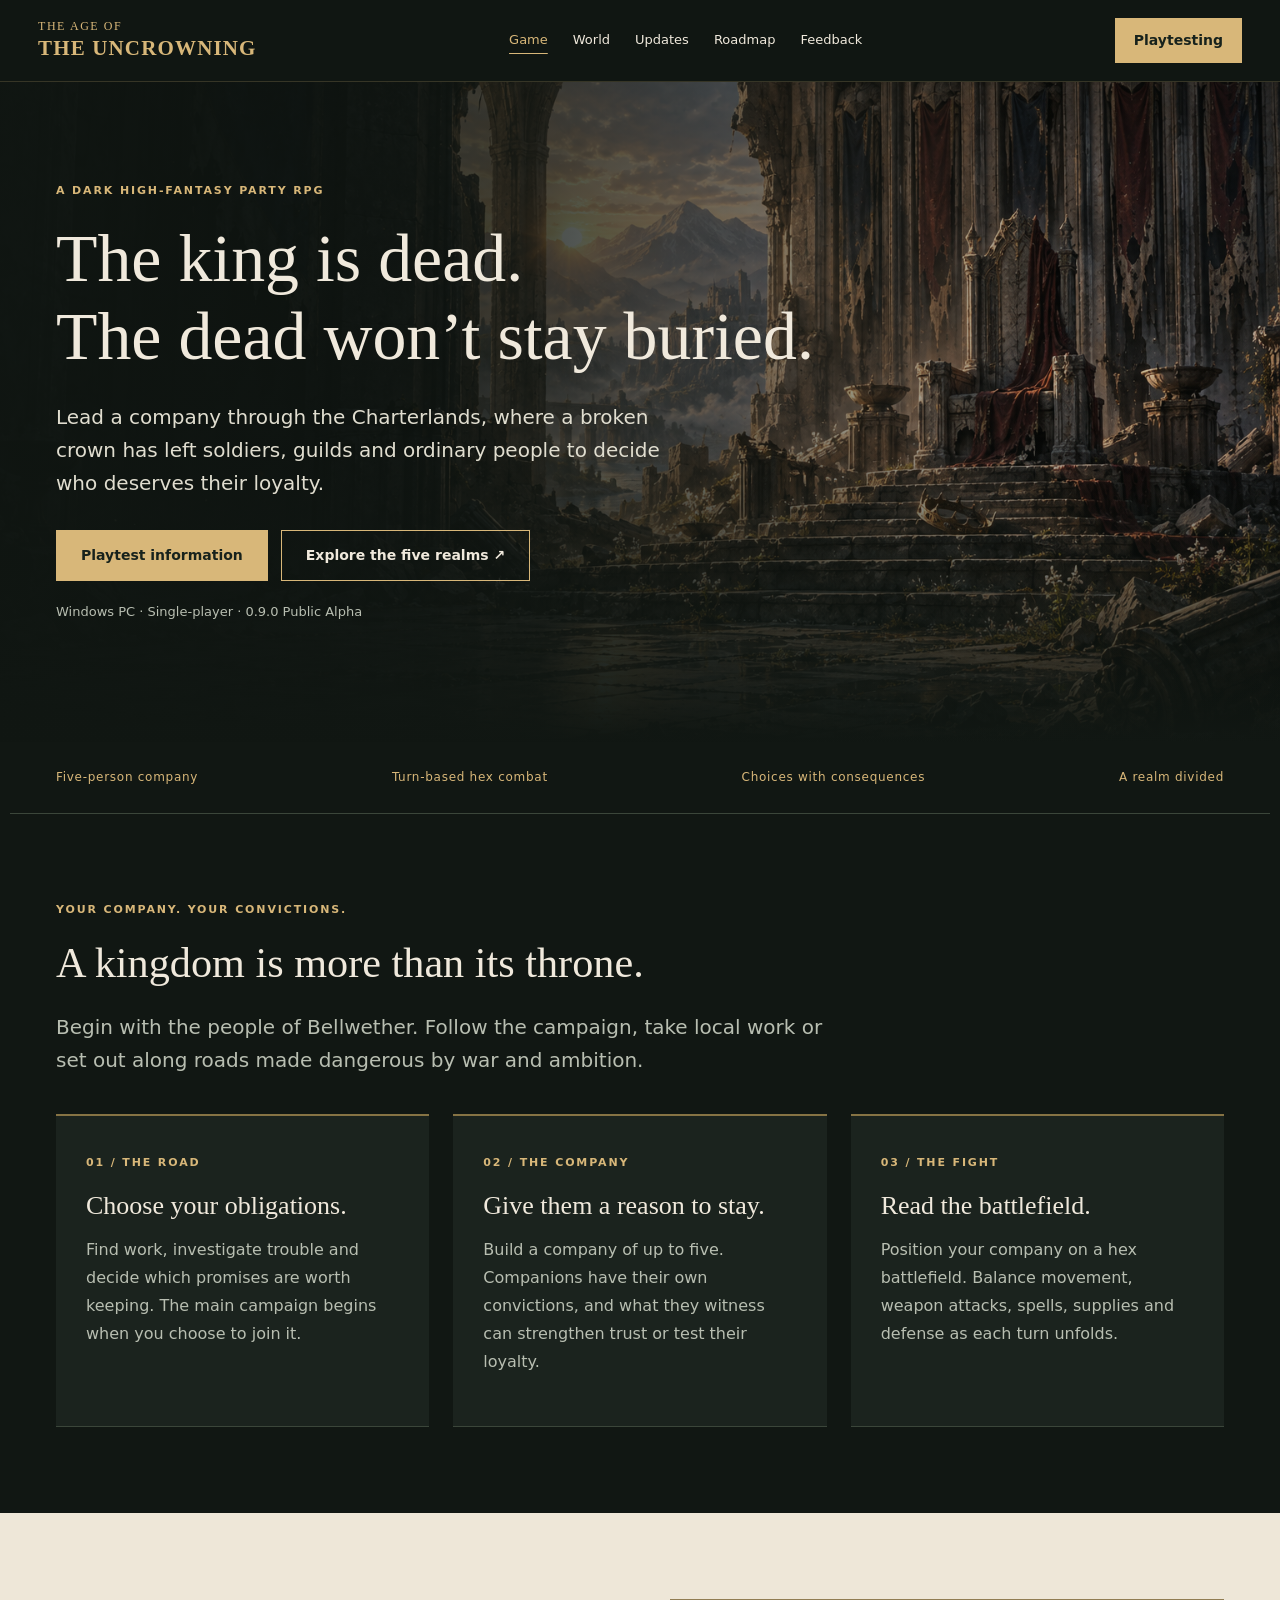
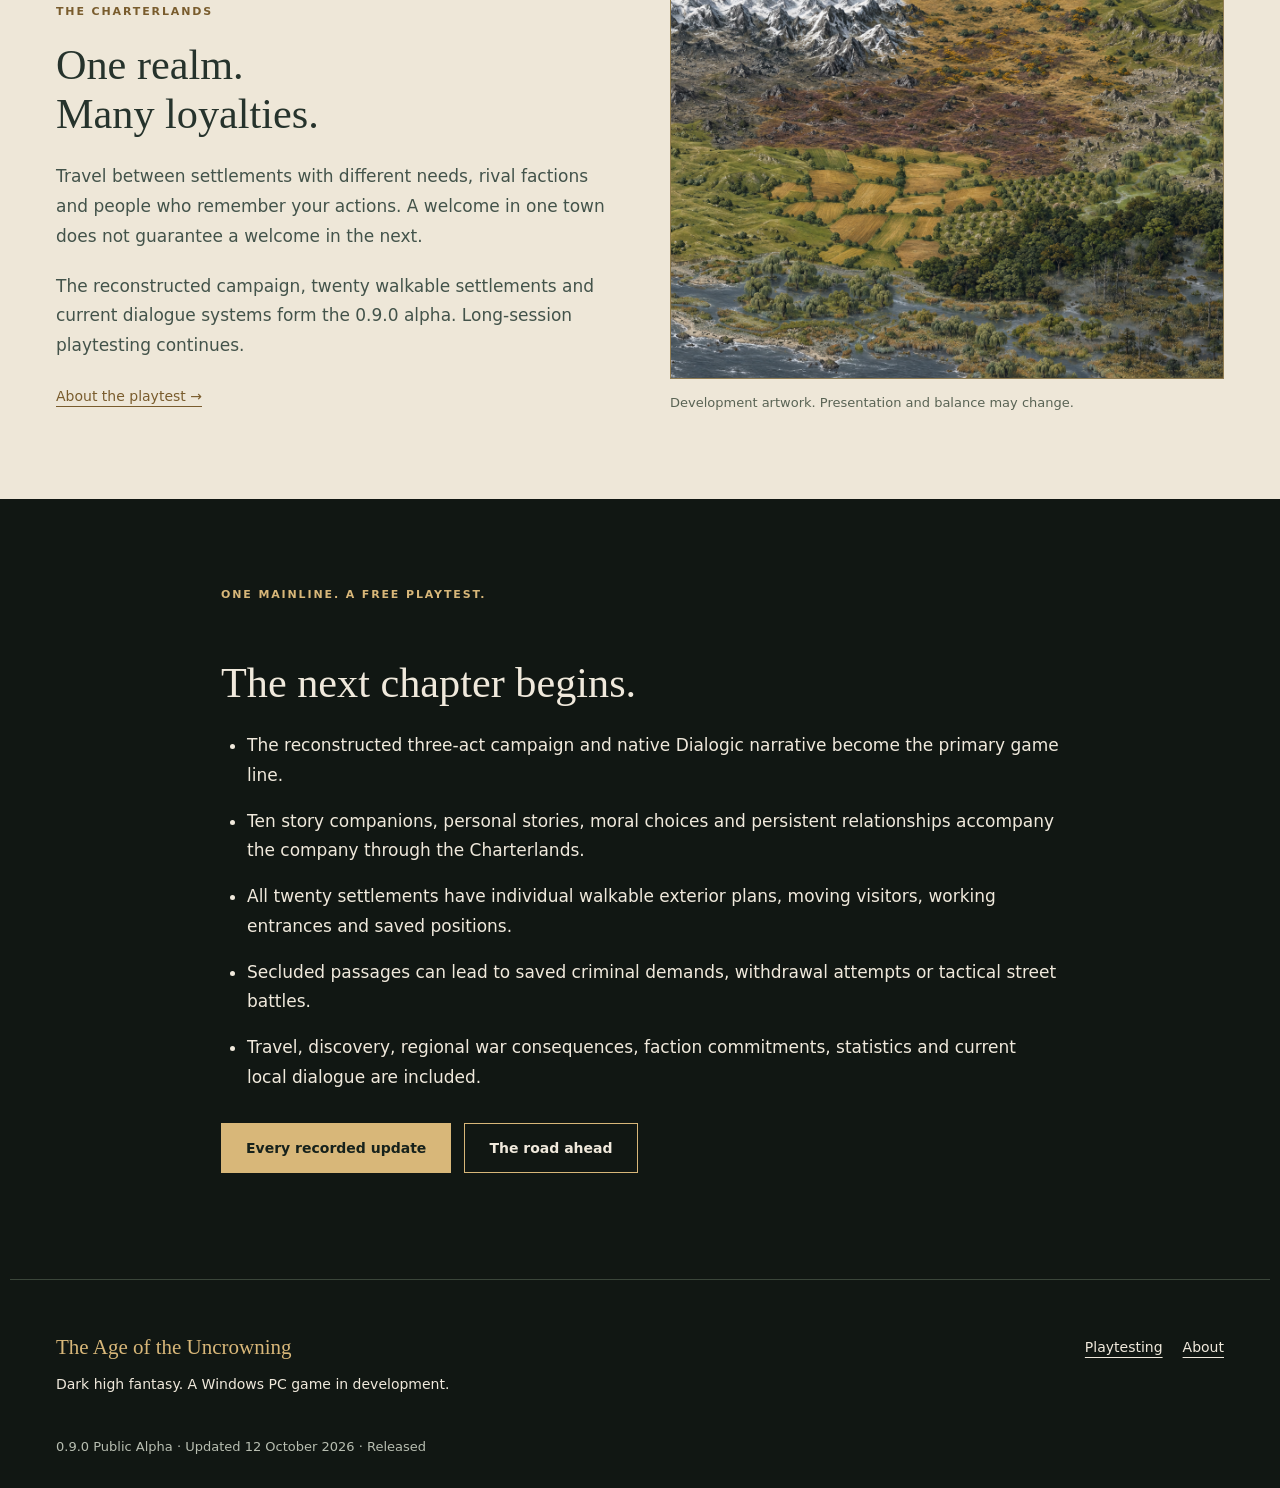
==== docs/index.html @ c71bb47f "Publish player world, history, roadmap and feedback site" ====
<!doctype html><html lang="en"><head><meta charset="utf-8"><meta name="viewport" content="width=device-width,initial-scale=1"><meta name="theme-color" content="#111713"><meta name="description" content="Lead a company through the Charterlands, where a broken crown has left soldiers, guilds and ordinary people to decide who deserves their loyalty."><title>The Age of the Uncrowning</title><link rel="stylesheet" href="assets/site.css"><link rel="stylesheet" href="assets/public.css"><script src="assets/public.js" defer></script></head><body><a class="skip" href="#main">Skip to content</a><header><div class="nav"><a class="brand" href="index.html">THE AGE OF<br><strong>THE UNCROWNING</strong></a><nav aria-label="Main navigation"><a href="index.html" aria-current="page">Game</a><a href="world.html">World</a><a href="updates.html">Updates</a><a href="roadmap.html">Roadmap</a><a href="feedback.html">Feedback</a></nav><a class="button small" href="play.html">Playtesting</a></div></header><main id="main"><section class="hero"><div class="wrap"><p class="eyebrow">A dark high-fantasy party RPG</p><h1>The king is dead.<br>The dead won’t stay buried.</h1><p class="lead">Lead a company through the Charterlands, where a broken crown has left soldiers, guilds and ordinary people to decide who deserves their loyalty.</p><div class="buttons"><a class="button" href="play.html">Playtest information</a><a class="button ghost" href="world.html">Explore the five realms ↗</a></div><p class="fine">Windows PC · Single-player · 0.9.0 Public Alpha</p></div></section><section class="facts wrap" aria-label="Game features"><span>Five-person company</span><span>Turn-based hex combat</span><span>Choices with consequences</span><span>A realm divided</span></section><section class="section wrap" id="game"><div class="section-heading"><p class="eyebrow">Your company. Your convictions.</p><h2>A kingdom is more than its throne.</h2><p class="lead">Begin with the people of Bellwether. Follow the campaign, take local work or set out along roads made dangerous by war and ambition.</p></div><div class="cards"><article><span class="chapter">01 / THE ROAD</span><h3>Choose your obligations.</h3><p>Find work, investigate trouble and decide which promises are worth keeping. The main campaign begins when you choose to join it.</p></article><article><span class="chapter">02 / THE COMPANY</span><h3>Give them a reason to stay.</h3><p>Build a company of up to five. Companions have their own convictions, and what they witness can strengthen trust or test their loyalty.</p></article><article><span class="chapter">03 / THE FIGHT</span><h3>Read the battlefield.</h3><p>Position your company on a hex battlefield. Balance movement, weapon attacks, spells, supplies and defense as each turn unfolds.</p></article></div></section><section class="section parchment"><div class="wrap split"><div><p class="eyebrow">The Charterlands</p><h2>One realm.<br>Many loyalties.</h2><p>Travel between settlements with different needs, rival factions and people who remember your actions. A welcome in one town does not guarantee a welcome in the next.</p><p>The reconstructed campaign, twenty walkable settlements and current dialogue systems form the 0.9.0 alpha. Long-session playtesting continues.</p><a class="text-link" href="play.html">About the playtest →</a></div><figure><img src="assets/charterlands.png" alt="Development map of the Charterlands, showing rivers, roads and mountain ranges" loading="lazy"><figcaption>Development artwork. Presentation and balance may change.</figcaption></figure></div></section><section class="section wrap reading"><p class="eyebrow">One mainline. A free playtest.</p><h2>The next chapter begins.</h2><ul><li>The reconstructed three-act campaign and native Dialogic narrative become the primary game line.</li><li>Ten story companions, personal stories, moral choices and persistent relationships accompany the company through the Charterlands.</li><li>All twenty settlements have individual walkable exterior plans, moving visitors, working entrances and saved positions.</li><li>Secluded passages can lead to saved criminal demands, withdrawal attempts or tactical street battles.</li><li>Travel, discovery, regional war consequences, faction commitments, statistics and current local dialogue are included.</li></ul><div class="buttons"><a class="button" href="updates.html">Every recorded update</a><a class="button ghost" href="roadmap.html">The road ahead</a></div></section></main><footer class="wrap"><div><strong>The Age of the Uncrowning</strong><p>Dark high fantasy. A Windows PC game in development.</p></div><nav aria-label="Footer"><a href="play.html">Playtesting</a><a href="about.html">About</a></nav><p class="fine">0.9.0 Public Alpha · Updated 12 October 2026 · Released</p></footer></body></html>
---- docs/assets/site.css ----
:root{--bg:#111713;--panel:#1b231e;--gold:#d8b779;--ink:#f0e9dc;--muted:#b8beb1;--line:#3b463a;--paper:#eee7d8;--dark:#26332c}*{box-sizing:border-box}html{scroll-behavior:smooth;scroll-padding-top:100px}body{margin:0;background:var(--bg);color:var(--ink);font:17px/1.75 system-ui,-apple-system,"Segoe UI",sans-serif}a{color:inherit;text-underline-offset:5px}a:hover{color:var(--gold)}a:focus-visible,summary:focus-visible{outline:3px solid var(--gold);outline-offset:5px}.wrap{max-width:1260px;margin:auto;padding:0 46px}.skip{position:fixed;left:20px;top:-100px;background:var(--gold);color:#111;padding:12px;z-index:100}.skip:focus{top:12px}header{position:sticky;top:0;z-index:20;background:#111713f5;border-bottom:1px solid #d8b77930}.nav{max-width:1440px;margin:auto;padding:18px 38px;display:flex;align-items:center;gap:36px;justify-content:space-between}.brand{font:12px/1.35 Georgia,serif;letter-spacing:.13em;text-decoration:none;white-space:nowrap;color:var(--gold)}.brand strong{font-size:21px;letter-spacing:.055em}.nav nav{display:flex;gap:25px;align-items:center;flex-wrap:wrap}.nav nav a{font-size:13px;text-decoration:none;white-space:nowrap}.nav nav a[aria-current=page]{color:var(--gold);text-decoration:underline;text-underline-offset:9px}.button{display:inline-block;border:1px solid var(--gold);background:var(--gold);color:#17221c;padding:12px 24px;text-decoration:none;font-size:14px;font-weight:650}.button:hover{color:#17221c;background:#efcd8c}.button.ghost{background:transparent;color:var(--ink)}.button.ghost:hover{background:#d8b77918}.button.small{padding:9px 18px}.buttons{display:flex;gap:13px;flex-wrap:wrap;margin:30px 0 20px}.eyebrow,.chapter,.badge{color:var(--gold);font-size:11px;font-weight:650;letter-spacing:.17em;text-transform:uppercase}h1,h2,h3{font-family:Georgia,"Times New Roman",serif;font-weight:400;line-height:1.15;text-wrap:balance}h1{font-size:clamp(40px,5.3vw,72px);max-width:900px;margin:20px 0 25px}h2{font-size:clamp(30px,3.3vw,43px);margin:14px 0 24px}h3{font-size:26px;margin:15px 0}.lead{font-size:20px;line-height:1.65;color:var(--muted);max-width:770px}.fine,figcaption{font-size:13px;color:var(--muted);line-height:1.65}p{margin:0 0 20px}.hero{min-height:660px;display:flex;align-items:center;background:linear-gradient(90deg,#101612ed 0%,#101612c9 40%,#10161238 85%),linear-gradient(0deg,#111713,transparent 45%),url('throne.png') center 45%/cover}.hero .wrap{width:100%;padding-top:90px;padding-bottom:90px}.hero h1{max-width:880px}.hero .lead{max-width:610px;color:#e0ddcf}.page-head{padding:76px 0 60px;background:radial-gradient(ellipse at 90% 0,#30423844,transparent 65%);border-bottom:1px solid var(--line)}.page-head h1{max-width:1030px}.section{padding-top:86px;padding-bottom:86px}.section-heading{max-width:830px;margin-bottom:37px}.facts{display:flex;gap:25px;justify-content:space-between;padding-top:25px;padding-bottom:25px;border-bottom:1px solid var(--line);font-size:12px;letter-spacing:.06em;color:var(--gold)}.cards{display:grid;grid-template-columns:repeat(3,minmax(0,1fr));gap:24px}.cards article{padding:30px;background:var(--panel);border-top:2px solid #867344;border-bottom:1px solid var(--line)}.cards p{color:var(--muted);font-size:16px}.cards a,.text-link{color:var(--gold);font-size:14px}.parchment{background:var(--paper);color:var(--dark)}.parchment p,.parchment .lead{color:#43534a}.parchment .eyebrow,.parchment .text-link{color:#795c2d}.split{display:grid;grid-template-columns:1fr 1fr;gap:60px;align-items:center}figure{margin:0}figure img{display:block;width:100%;height:380px;object-fit:cover;border:1px solid #917d53}figcaption{margin-top:13px;color:#596354}.reading{max-width:930px}.reading h2:not(:first-child){margin-top:54px}.reading h3{margin-top:36px}.reading li{margin:0 0 16px}.reading ol,.reading ul{padding-left:26px}.callout{border-left:3px solid var(--gold);padding:22px 30px;background:var(--panel);margin:36px 0}.callout h3{margin-top:0}.callout p:last-child,.callout ul:last-child{margin-bottom:0}.parchment .callout{background:#e4ddcd}.jump{display:flex;gap:20px;flex-wrap:wrap;font-size:14px;margin-top:30px}.jump a{color:var(--gold)}.table-wrap{overflow-x:auto;margin-top:28px}table{width:100%;border-collapse:collapse;font-size:15px;line-height:1.6}caption{text-align:left;font-size:13px;margin-bottom:18px}th,td{text-align:left;vertical-align:top;padding:18px 15px;border-bottom:1px solid #6f795657}thead th{font-size:12px;text-transform:uppercase;letter-spacing:.06em}tbody th{min-width:155px;font-weight:650}td{min-width:120px}td:nth-child(3){min-width:250px}.act{display:grid;grid-template-columns:95px 1fr;gap:30px;padding:18px 0 54px;border-bottom:1px solid var(--line);margin-bottom:46px;max-width:980px}.act-number{font:64px Georgia,serif;color:var(--gold);padding-top:30px}.act:last-child{margin-bottom:0;border-bottom:0;padding-bottom:0}.news-head{display:flex;align-items:center;justify-content:space-between;gap:24px}.news-head a{white-space:nowrap;color:var(--gold);font-size:14px}.release-note{border-bottom:1px solid var(--line);padding-bottom:32px}.release-note h2{font-size:34px}.update-group{padding:25px 0;border-bottom:1px solid var(--line)}footer{padding-top:55px!important;padding-bottom:30px!important;display:grid;grid-template-columns:1fr 1fr;gap:20px;border-top:1px solid var(--line);font-size:14px}footer strong{font:21px Georgia,serif;color:var(--gold)}footer p{margin-top:10px}footer nav{display:flex;gap:20px;align-items:start;justify-content:flex-end;flex-wrap:wrap}footer .fine{grid-column:1/-1;margin:0}
@media(max-width:1060px){.nav{gap:20px;padding:17px 24px}.nav nav{gap:15px}.brand strong{font-size:17px}.wrap{padding-left:30px;padding-right:30px}.cards{gap:16px}.cards article{padding:24px}.split{gap:30px}}
@media(max-width:800px){header{position:relative}.nav{flex-wrap:wrap;gap:16px}.nav nav{order:3;width:100%;gap:12px 20px;padding-top:8px;border-top:1px solid var(--line)}.nav .button{margin-left:auto}.hero{min-height:570px;background-position:center}.hero .wrap{padding-top:65px;padding-bottom:65px}.hero h1{font-size:48px}.cards,.split{grid-template-columns:1fr}.facts{display:grid;grid-template-columns:1fr 1fr;gap:12px;font-size:11px}.section{padding-top:56px;padding-bottom:56px}.page-head{padding:48px 0}.news-head{display:block}.act{grid-template-columns:50px 1fr;gap:18px}.act-number{font-size:42px}.lead{font-size:18px}figure img{height:320px}footer{grid-template-columns:1fr}footer nav{justify-content:flex-start}.table-wrap{margin-right:0}h1{overflow-wrap:break-word}}
@media(max-width:420px){.wrap{padding-left:22px;padding-right:22px}.nav{padding:16px 20px}.hero h1{font-size:40px}.brand strong{font-size:16px}.nav nav a{font-size:12px}.cards article{padding:23px}.act{display:block}.act-number{display:block;padding:0 0 14px}.callout{padding:20px}.button{padding:11px 19px}.page-head h1{font-size:37px}}
@media(prefers-reduced-motion:reduce){html{scroll-behavior:auto}}
---- docs/assets/public.css ----
.continent{display:block;width:100%;height:auto}.map-frame{border:1px solid #b99c60;border-radius:8px;overflow:hidden}.realm path{stroke:#d8c598;stroke-width:3;transition:filter .15s}.realm:hover path,.realm:focus path{filter:brightness(1.35);stroke:#fff3bf;stroke-width:5}.realm text{font:600 23px Georgia,serif;fill:#fff1d0;paint-order:stroke;stroke:#18231c;stroke-width:3px}.realm .realm-people{font:15px system-ui;stroke-width:2px}.sea-label,.map-foot{fill:#c3beaa;font:14px system-ui;letter-spacing:3px}.realm-cards{margin-top:30px;grid-template-columns:repeat(auto-fit,minmax(240px,1fr))}.realm-facts{display:grid;grid-template-columns:160px 1fr;gap:12px;margin-bottom:38px}.realm-facts dt{color:var(--gold);font-weight:bold}.realm-facts dd{margin:0}.era,.milestone{border-bottom:1px solid var(--line);padding:24px 0}.history-entry{border-bottom:1px solid var(--line);padding:16px 0}.history-entry summary{cursor:pointer;line-height:1.8}.history-entry small{display:block;color:var(--muted)}.history-entry[open]{padding-bottom:28px}.history-entry ul{padding-left:24px}#history-search{display:block;width:100%;padding:14px;margin:12px 0 20px;color:#eee;background:#1a251e;border:1px solid #b99c60;font:inherit}.nav{flex-wrap:wrap}.nav nav{flex-wrap:wrap}a:focus-visible,summary:focus-visible{outline:3px solid #f3d58d;outline-offset:4px}@media(max-width:600px){.realm-facts{grid-template-columns:1fr;gap:4px}.realm-facts dd{margin-bottom:16px}.continent text{font-size:23px}.realm .realm-people{font-size:17px}.history-entry .badge{display:block;width:fit-content}}
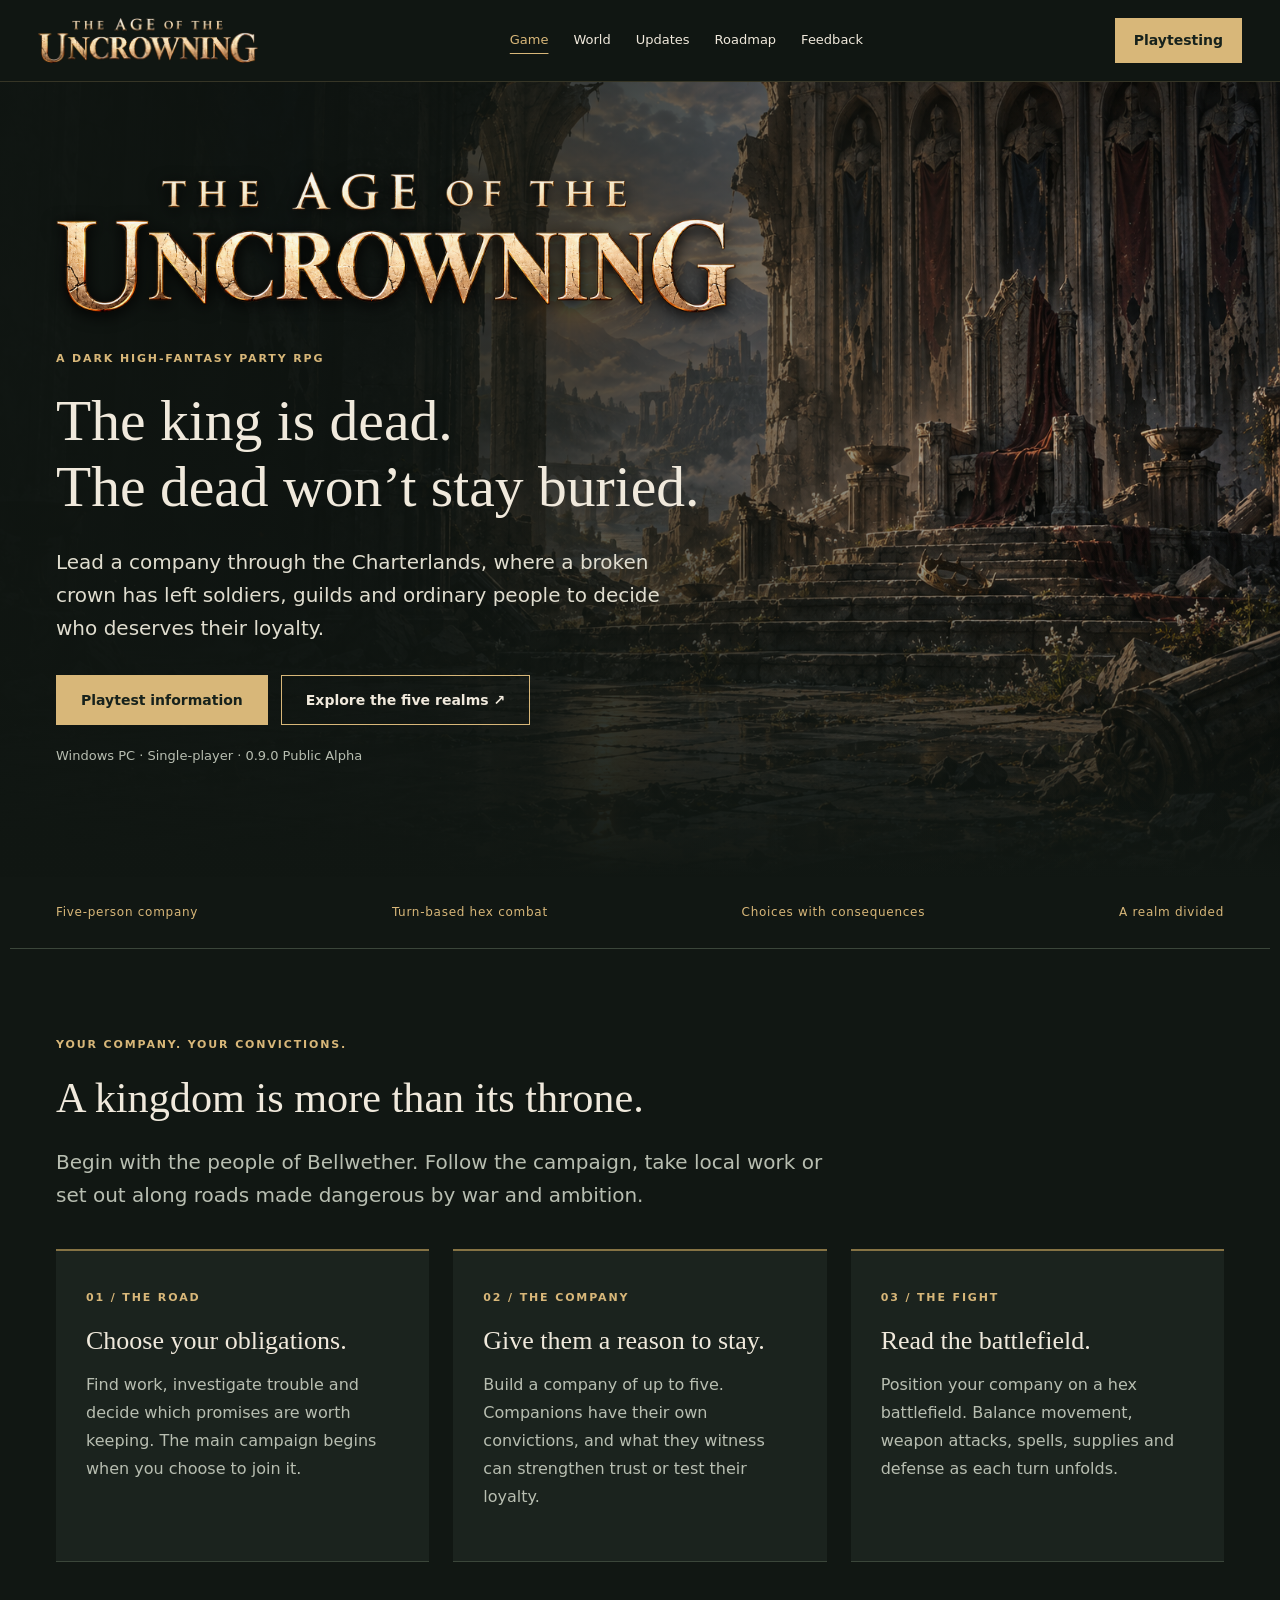
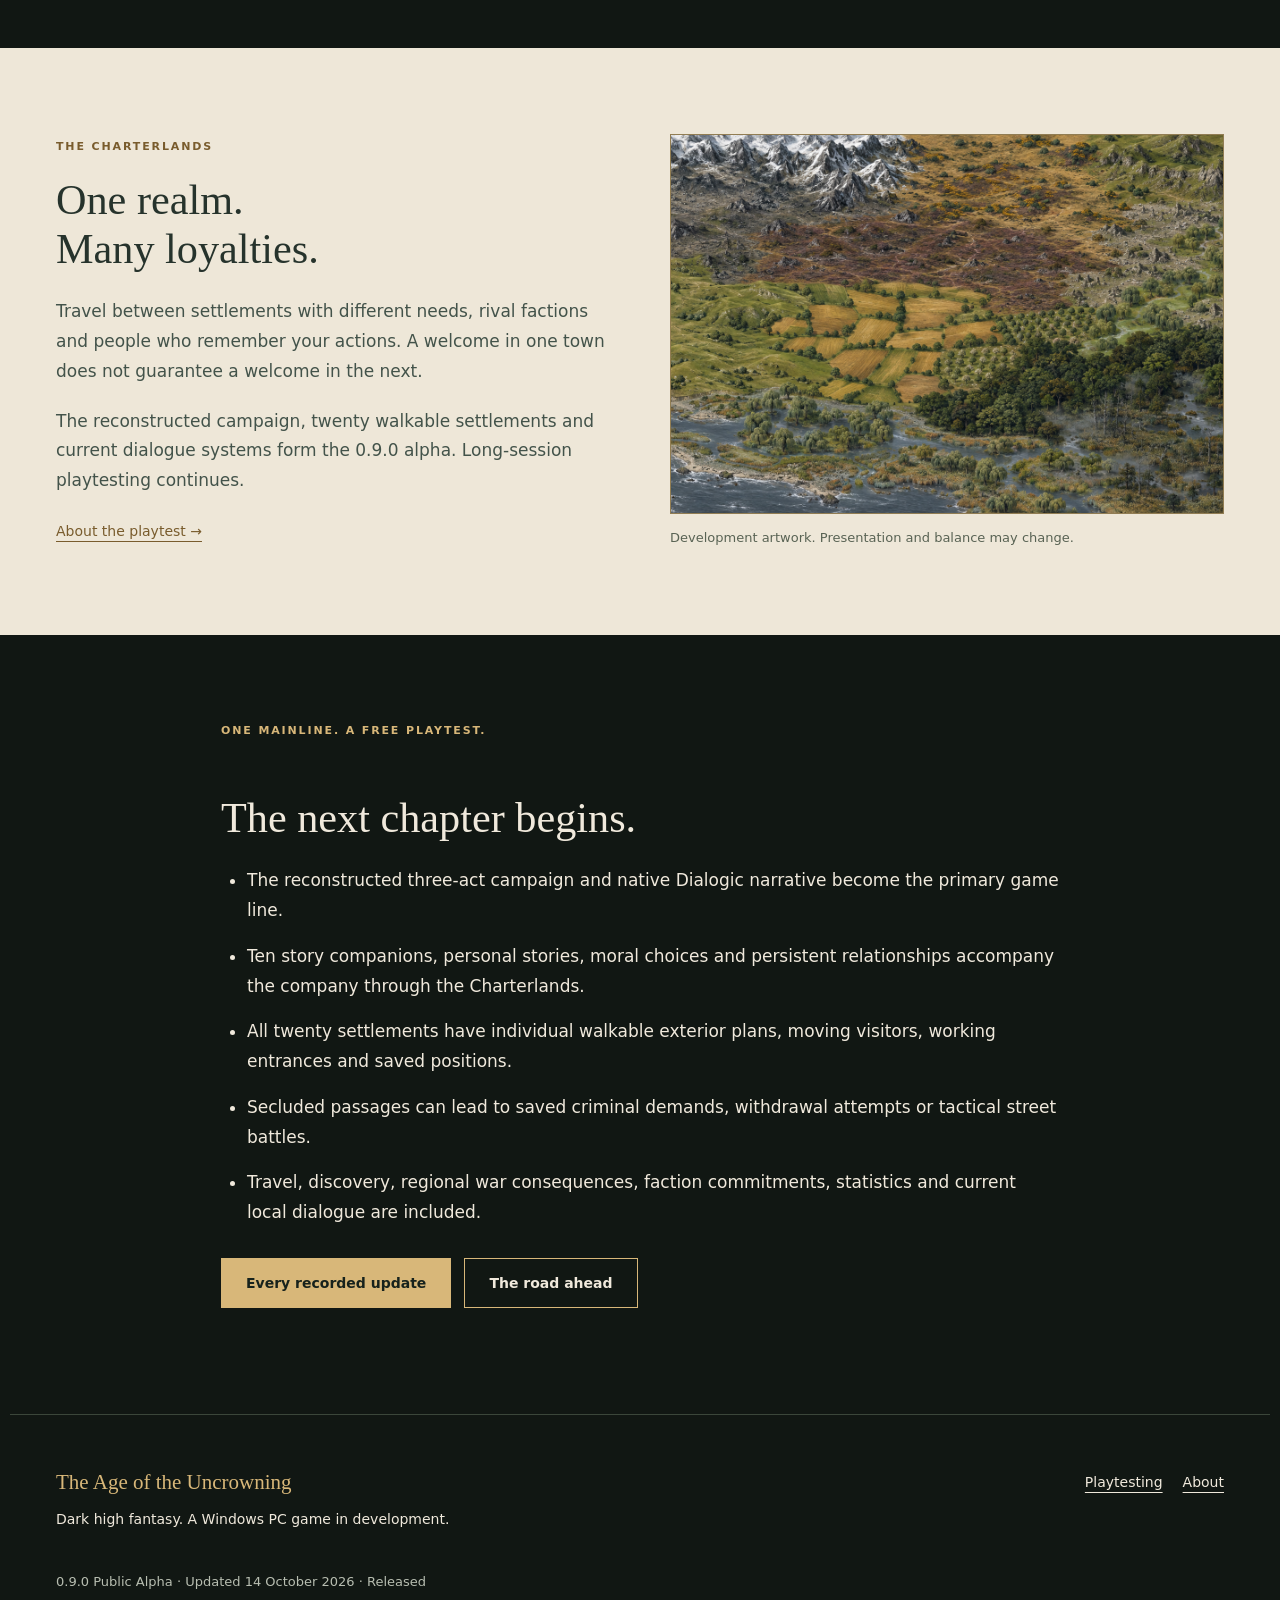
==== commit b00ce015: "Publish player world, history, roadmap and feedback site" ====
--- a/docs/index.html
+++ b/docs/index.html
@@ -1 +1 @@
-<!doctype html><html lang="en"><head><meta charset="utf-8"><meta name="viewport" content="width=device-width,initial-scale=1"><meta name="theme-color" content="#111713"><meta name="description" content="Lead a company through the Charterlands, where a broken crown has left soldiers, guilds and ordinary people to decide who deserves their loyalty."><title>The Age of the Uncrowning</title><link rel="stylesheet" href="assets/site.css"><link rel="stylesheet" href="assets/public.css"><script src="assets/public.js" defer></script></head><body><a class="skip" href="#main">Skip to content</a><header><div class="nav"><a class="brand" href="index.html">THE AGE OF<br><strong>THE UNCROWNING</strong></a><nav aria-label="Main navigation"><a href="index.html" aria-current="page">Game</a><a href="world.html">World</a><a href="updates.html">Updates</a><a href="roadmap.html">Roadmap</a><a href="feedback.html">Feedback</a></nav><a class="button small" href="play.html">Playtesting</a></div></header><main id="main"><section class="hero"><div class="wrap"><p class="eyebrow">A dark high-fantasy party RPG</p><h1>The king is dead.<br>The dead won’t stay buried.</h1><p class="lead">Lead a company through the Charterlands, where a broken crown has left soldiers, guilds and ordinary people to decide who deserves their loyalty.</p><div class="buttons"><a class="button" href="play.html">Playtest information</a><a class="button ghost" href="world.html">Explore the five realms ↗</a></div><p class="fine">Windows PC · Single-player · 0.9.0 Public Alpha</p></div></section><section class="facts wrap" aria-label="Game features"><span>Five-person company</span><span>Turn-based hex combat</span><span>Choices with consequences</span><span>A realm divided</span></section><section class="section wrap" id="game"><div class="section-heading"><p class="eyebrow">Your company. Your convictions.</p><h2>A kingdom is more than its throne.</h2><p class="lead">Begin with the people of Bellwether. Follow the campaign, take local work or set out along roads made dangerous by war and ambition.</p></div><div class="cards"><article><span class="chapter">01 / THE ROAD</span><h3>Choose your obligations.</h3><p>Find work, investigate trouble and decide which promises are worth keeping. The main campaign begins when you choose to join it.</p></article><article><span class="chapter">02 / THE COMPANY</span><h3>Give them a reason to stay.</h3><p>Build a company of up to five. Companions have their own convictions, and what they witness can strengthen trust or test their loyalty.</p></article><article><span class="chapter">03 / THE FIGHT</span><h3>Read the battlefield.</h3><p>Position your company on a hex battlefield. Balance movement, weapon attacks, spells, supplies and defense as each turn unfolds.</p></article></div></section><section class="section parchment"><div class="wrap split"><div><p class="eyebrow">The Charterlands</p><h2>One realm.<br>Many loyalties.</h2><p>Travel between settlements with different needs, rival factions and people who remember your actions. A welcome in one town does not guarantee a welcome in the next.</p><p>The reconstructed campaign, twenty walkable settlements and current dialogue systems form the 0.9.0 alpha. Long-session playtesting continues.</p><a class="text-link" href="play.html">About the playtest →</a></div><figure><img src="assets/charterlands.png" alt="Development map of the Charterlands, showing rivers, roads and mountain ranges" loading="lazy"><figcaption>Development artwork. Presentation and balance may change.</figcaption></figure></div></section><section class="section wrap reading"><p class="eyebrow">One mainline. A free playtest.</p><h2>The next chapter begins.</h2><ul><li>The reconstructed three-act campaign and native Dialogic narrative become the primary game line.</li><li>Ten story companions, personal stories, moral choices and persistent relationships accompany the company through the Charterlands.</li><li>All twenty settlements have individual walkable exterior plans, moving visitors, working entrances and saved positions.</li><li>Secluded passages can lead to saved criminal demands, withdrawal attempts or tactical street battles.</li><li>Travel, discovery, regional war consequences, faction commitments, statistics and current local dialogue are included.</li></ul><div class="buttons"><a class="button" href="updates.html">Every recorded update</a><a class="button ghost" href="roadmap.html">The road ahead</a></div></section></main><footer class="wrap"><div><strong>The Age of the Uncrowning</strong><p>Dark high fantasy. A Windows PC game in development.</p></div><nav aria-label="Footer"><a href="play.html">Playtesting</a><a href="about.html">About</a></nav><p class="fine">0.9.0 Public Alpha · Updated 12 October 2026 · Released</p></footer></body></html>+<!doctype html><html lang="en"><head><meta charset="utf-8"><meta name="viewport" content="width=device-width,initial-scale=1"><meta name="theme-color" content="#111713"><meta name="description" content="Lead a company through the Charterlands, where a broken crown has left soldiers, guilds and ordinary people to decide who deserves their loyalty."><title>The Age of the Uncrowning</title><link rel="stylesheet" href="assets/site.css"><link rel="stylesheet" href="assets/public.css"><script src="assets/public.js" defer></script></head><body><a class="skip" href="#main">Skip to content</a><header><div class="nav"><a class="brand" href="index.html"><img src="assets/uncrowning-wordmark.png" alt="The Age of the Uncrowning"></a><nav aria-label="Main navigation"><a href="index.html" aria-current="page">Game</a><a href="world.html">World</a><a href="updates.html">Updates</a><a href="roadmap.html">Roadmap</a><a href="feedback.html">Feedback</a></nav><a class="button small" href="play.html">Playtesting</a></div></header><main id="main"><section class="hero"><div class="wrap"><img class="title-wordmark" src="assets/uncrowning-wordmark.png" alt="The Age of the Uncrowning"><p class="eyebrow">A dark high-fantasy party RPG</p><h1>The king is dead.<br>The dead won’t stay buried.</h1><p class="lead">Lead a company through the Charterlands, where a broken crown has left soldiers, guilds and ordinary people to decide who deserves their loyalty.</p><div class="buttons"><a class="button" href="play.html">Playtest information</a><a class="button ghost" href="world.html">Explore the five realms ↗</a></div><p class="fine">Windows PC · Single-player · 0.9.0 Public Alpha</p></div></section><section class="facts wrap" aria-label="Game features"><span>Five-person company</span><span>Turn-based hex combat</span><span>Choices with consequences</span><span>A realm divided</span></section><section class="section wrap" id="game"><div class="section-heading"><p class="eyebrow">Your company. Your convictions.</p><h2>A kingdom is more than its throne.</h2><p class="lead">Begin with the people of Bellwether. Follow the campaign, take local work or set out along roads made dangerous by war and ambition.</p></div><div class="cards"><article><span class="chapter">01 / THE ROAD</span><h3>Choose your obligations.</h3><p>Find work, investigate trouble and decide which promises are worth keeping. The main campaign begins when you choose to join it.</p></article><article><span class="chapter">02 / THE COMPANY</span><h3>Give them a reason to stay.</h3><p>Build a company of up to five. Companions have their own convictions, and what they witness can strengthen trust or test their loyalty.</p></article><article><span class="chapter">03 / THE FIGHT</span><h3>Read the battlefield.</h3><p>Position your company on a hex battlefield. Balance movement, weapon attacks, spells, supplies and defense as each turn unfolds.</p></article></div></section><section class="section parchment"><div class="wrap split"><div><p class="eyebrow">The Charterlands</p><h2>One realm.<br>Many loyalties.</h2><p>Travel between settlements with different needs, rival factions and people who remember your actions. A welcome in one town does not guarantee a welcome in the next.</p><p>The reconstructed campaign, twenty walkable settlements and current dialogue systems form the 0.9.0 alpha. Long-session playtesting continues.</p><a class="text-link" href="play.html">About the playtest →</a></div><figure><img src="assets/charterlands.png" alt="Development map of the Charterlands, showing rivers, roads and mountain ranges" loading="lazy"><figcaption>Development artwork. Presentation and balance may change.</figcaption></figure></div></section><section class="section wrap reading"><p class="eyebrow">One mainline. A free playtest.</p><h2>The next chapter begins.</h2><ul><li>The reconstructed three-act campaign and native Dialogic narrative become the primary game line.</li><li>Ten story companions, personal stories, moral choices and persistent relationships accompany the company through the Charterlands.</li><li>All twenty settlements have individual walkable exterior plans, moving visitors, working entrances and saved positions.</li><li>Secluded passages can lead to saved criminal demands, withdrawal attempts or tactical street battles.</li><li>Travel, discovery, regional war consequences, faction commitments, statistics and current local dialogue are included.</li></ul><div class="buttons"><a class="button" href="updates.html">Every recorded update</a><a class="button ghost" href="roadmap.html">The road ahead</a></div></section></main><footer class="wrap"><div><strong>The Age of the Uncrowning</strong><p>Dark high fantasy. A Windows PC game in development.</p></div><nav aria-label="Footer"><a href="play.html">Playtesting</a><a href="about.html">About</a></nav><p class="fine">0.9.0 Public Alpha · Updated 14 October 2026 · Released</p></footer></body></html>
--- a/docs/assets/public.css
+++ b/docs/assets/public.css
@@ -1 +1,3 @@
-.continent{display:block;width:100%;height:auto}.map-frame{border:1px solid #b99c60;border-radius:8px;overflow:hidden}.realm path{stroke:#d8c598;stroke-width:3;transition:filter .15s}.realm:hover path,.realm:focus path{filter:brightness(1.35);stroke:#fff3bf;stroke-width:5}.realm text{font:600 23px Georgia,serif;fill:#fff1d0;paint-order:stroke;stroke:#18231c;stroke-width:3px}.realm .realm-people{font:15px system-ui;stroke-width:2px}.sea-label,.map-foot{fill:#c3beaa;font:14px system-ui;letter-spacing:3px}.realm-cards{margin-top:30px;grid-template-columns:repeat(auto-fit,minmax(240px,1fr))}.realm-facts{display:grid;grid-template-columns:160px 1fr;gap:12px;margin-bottom:38px}.realm-facts dt{color:var(--gold);font-weight:bold}.realm-facts dd{margin:0}.era,.milestone{border-bottom:1px solid var(--line);padding:24px 0}.history-entry{border-bottom:1px solid var(--line);padding:16px 0}.history-entry summary{cursor:pointer;line-height:1.8}.history-entry small{display:block;color:var(--muted)}.history-entry[open]{padding-bottom:28px}.history-entry ul{padding-left:24px}#history-search{display:block;width:100%;padding:14px;margin:12px 0 20px;color:#eee;background:#1a251e;border:1px solid #b99c60;font:inherit}.nav{flex-wrap:wrap}.nav nav{flex-wrap:wrap}a:focus-visible,summary:focus-visible{outline:3px solid #f3d58d;outline-offset:4px}@media(max-width:600px){.realm-facts{grid-template-columns:1fr;gap:4px}.realm-facts dd{margin-bottom:16px}.continent text{font-size:23px}.realm .realm-people{font-size:17px}.history-entry .badge{display:block;width:fit-content}}
+.continent{display:block;width:100%;height:auto}.map-frame{border:1px solid #b99c60;border-radius:8px;overflow:hidden}.realm path{stroke:#d8c598;stroke-width:3;transition:filter .15s}.realm:hover path,.realm:focus path{filter:brightness(1.35);stroke:#fff3bf;stroke-width:5}.realm text{font:600 23px Georgia,serif;fill:#fff1d0;paint-order:stroke;stroke:#18231c;stroke-width:3px}.realm .realm-people{font:15px system-ui;stroke-width:2px}.sea-label,.map-foot{fill:#c3beaa;font:14px system-ui;letter-spacing:3px}.realm-cards{margin-top:30px;grid-template-columns:repeat(auto-fit,minmax(240px,1fr))}.realm-facts{display:grid;grid-template-columns:160px 1fr;gap:12px;margin-bottom:38px}.realm-facts dt{color:var(--gold);font-weight:bold}.realm-facts dd{margin:0}.era,.milestone{border-bottom:1px solid var(--line);padding:24px 0}.history-entry{border-bottom:1px solid var(--line);padding:16px 0}.history-entry summary{cursor:pointer;line-height:1.8}.history-entry small{display:block;color:var(--muted)}.history-entry[open]{padding-bottom:28px}.history-entry ul{padding-left:24px}#history-search{display:block;width:100%;padding:14px;margin:12px 0 20px;color:#eee;background:#1a251e;border:1px solid #b99c60;font:inherit}.nav{flex-wrap:wrap}.nav nav{flex-wrap:wrap}a:focus-visible,summary:focus-visible{outline:3px solid #f3d58d;outline-offset:4px}@media(max-width:600px){.realm-facts{grid-template-columns:1fr;gap:4px}.realm-facts dd{margin-bottom:16px}.continent text{font-size:23px}.realm .realm-people{font-size:17px}.history-entry .badge{display:block;width:fit-content}}
+
+.brand img{display:block;width:220px;max-width:100%;height:auto}.title-wordmark{display:block;width:min(680px,100%);height:auto;margin:0 0 36px;filter:drop-shadow(0 3px 8px #000)}.hero h1{font-size:clamp(2rem,4.5vw,3.8rem)}@media(max-width:600px){.brand img{width:190px}.title-wordmark{margin-bottom:24px}}
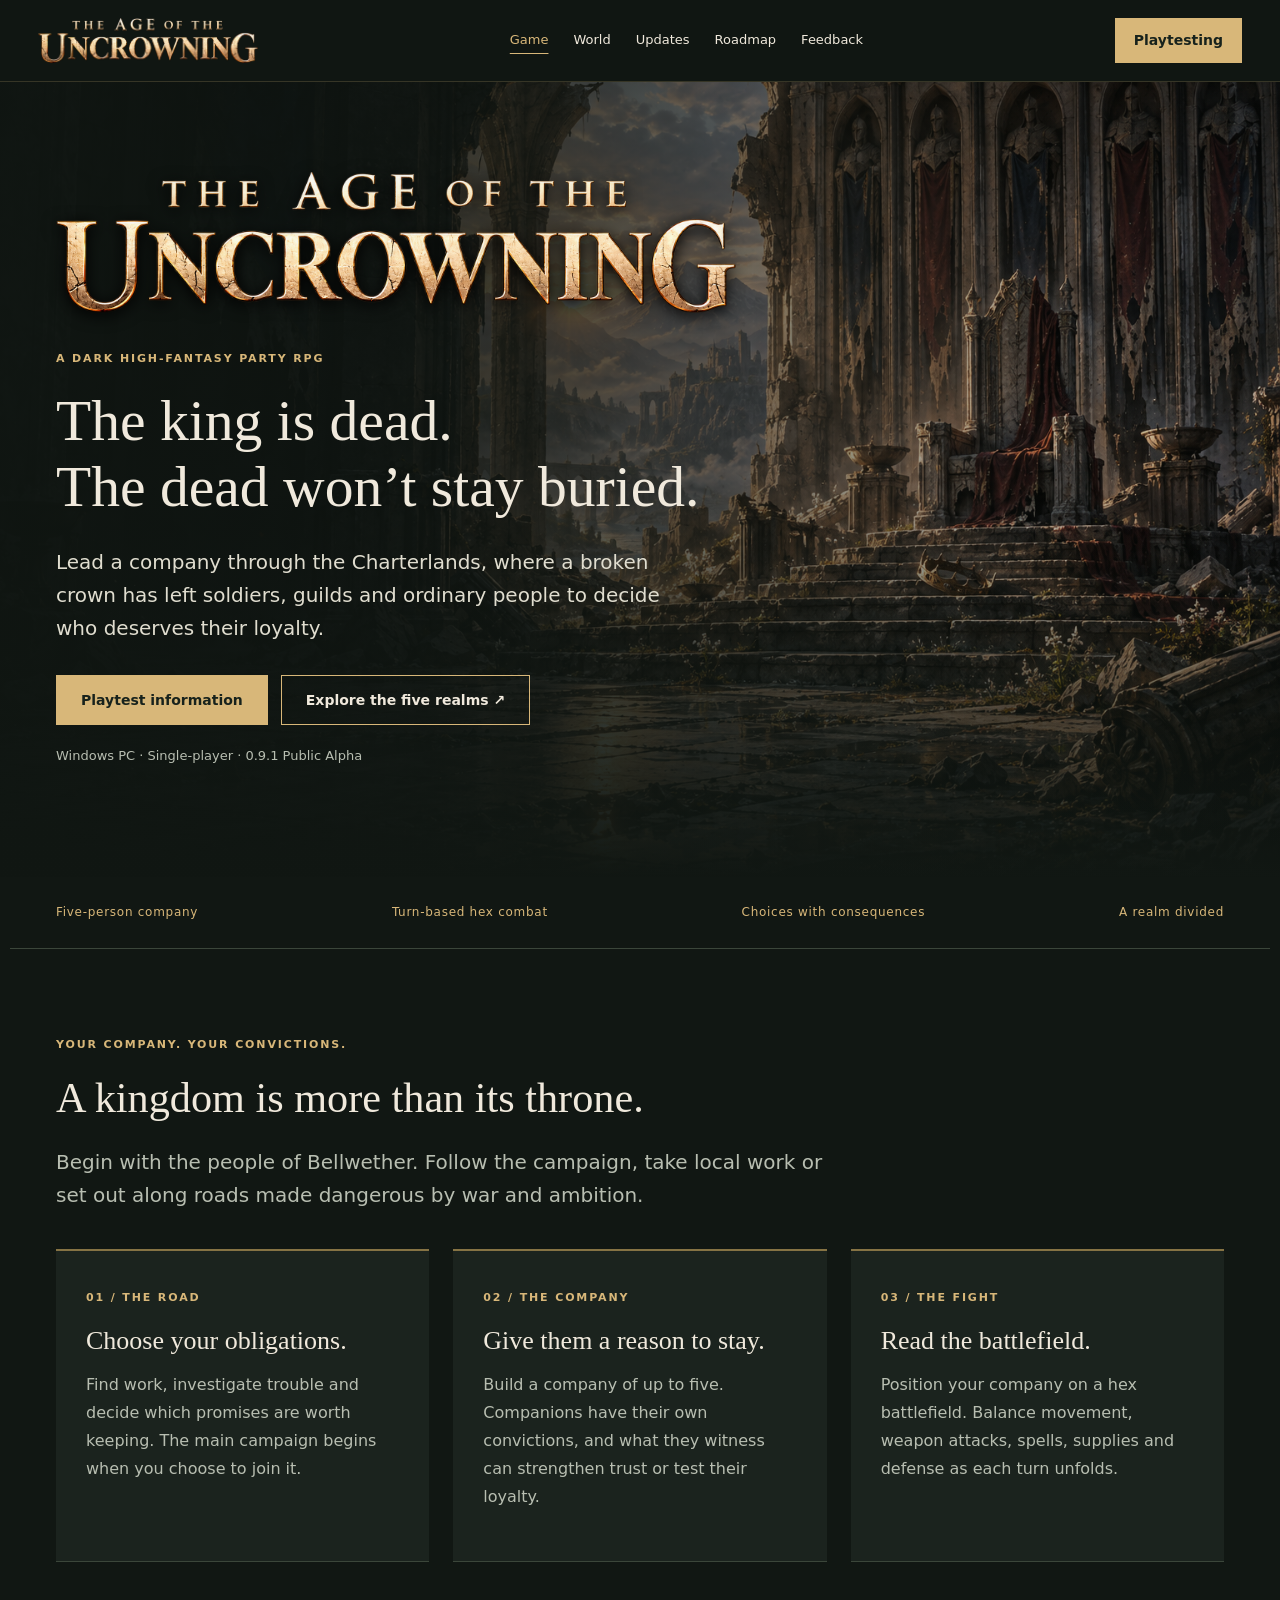
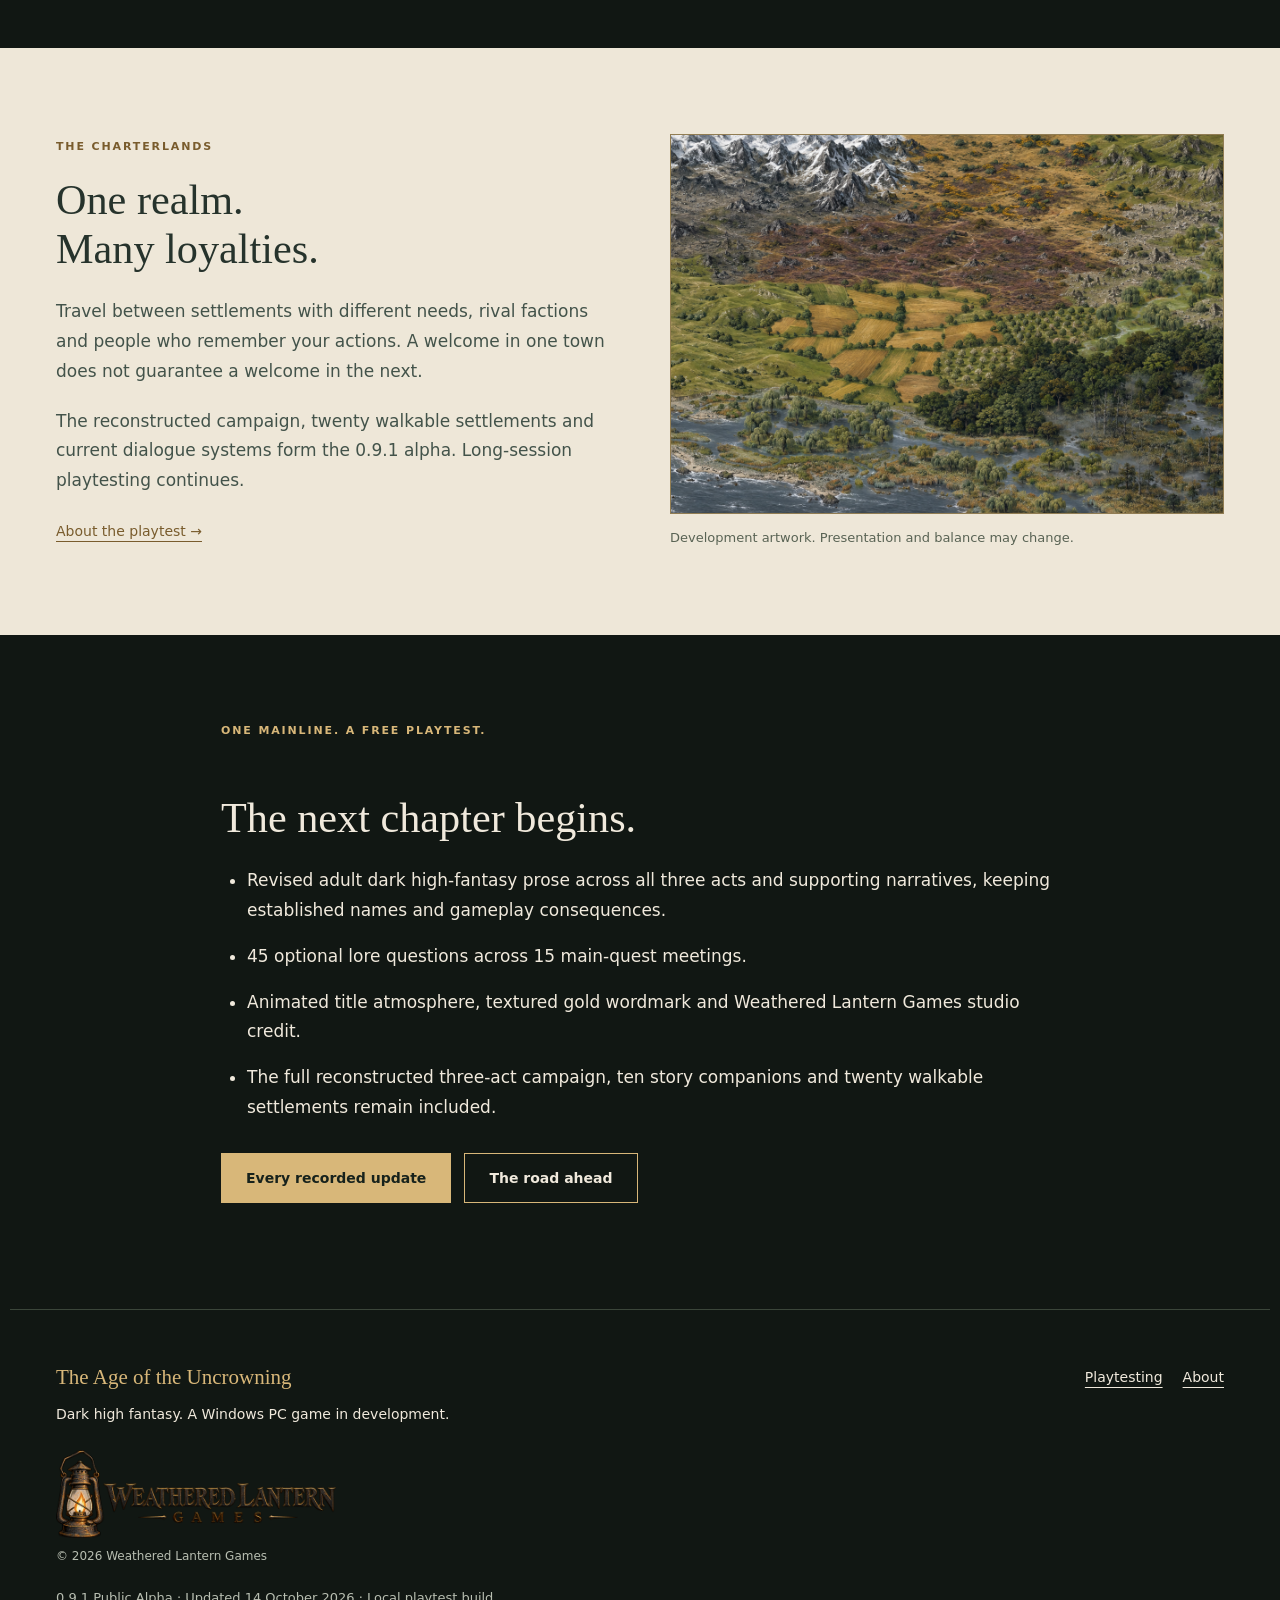
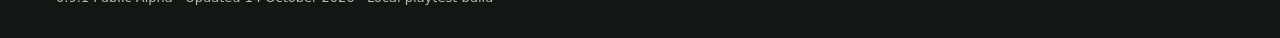
==== commit 6601132a: "Publish player world, history, roadmap and feedback site" ====
--- a/docs/index.html
+++ b/docs/index.html
@@ -1 +1 @@
-<!doctype html><html lang="en"><head><meta charset="utf-8"><meta name="viewport" content="width=device-width,initial-scale=1"><meta name="theme-color" content="#111713"><meta name="description" content="Lead a company through the Charterlands, where a broken crown has left soldiers, guilds and ordinary people to decide who deserves their loyalty."><title>The Age of the Uncrowning</title><link rel="stylesheet" href="assets/site.css"><link rel="stylesheet" href="assets/public.css"><script src="assets/public.js" defer></script></head><body><a class="skip" href="#main">Skip to content</a><header><div class="nav"><a class="brand" href="index.html"><img src="assets/uncrowning-wordmark.png" alt="The Age of the Uncrowning"></a><nav aria-label="Main navigation"><a href="index.html" aria-current="page">Game</a><a href="world.html">World</a><a href="updates.html">Updates</a><a href="roadmap.html">Roadmap</a><a href="feedback.html">Feedback</a></nav><a class="button small" href="play.html">Playtesting</a></div></header><main id="main"><section class="hero"><div class="wrap"><img class="title-wordmark" src="assets/uncrowning-wordmark.png" alt="The Age of the Uncrowning"><p class="eyebrow">A dark high-fantasy party RPG</p><h1>The king is dead.<br>The dead won’t stay buried.</h1><p class="lead">Lead a company through the Charterlands, where a broken crown has left soldiers, guilds and ordinary people to decide who deserves their loyalty.</p><div class="buttons"><a class="button" href="play.html">Playtest information</a><a class="button ghost" href="world.html">Explore the five realms ↗</a></div><p class="fine">Windows PC · Single-player · 0.9.0 Public Alpha</p></div></section><section class="facts wrap" aria-label="Game features"><span>Five-person company</span><span>Turn-based hex combat</span><span>Choices with consequences</span><span>A realm divided</span></section><section class="section wrap" id="game"><div class="section-heading"><p class="eyebrow">Your company. Your convictions.</p><h2>A kingdom is more than its throne.</h2><p class="lead">Begin with the people of Bellwether. Follow the campaign, take local work or set out along roads made dangerous by war and ambition.</p></div><div class="cards"><article><span class="chapter">01 / THE ROAD</span><h3>Choose your obligations.</h3><p>Find work, investigate trouble and decide which promises are worth keeping. The main campaign begins when you choose to join it.</p></article><article><span class="chapter">02 / THE COMPANY</span><h3>Give them a reason to stay.</h3><p>Build a company of up to five. Companions have their own convictions, and what they witness can strengthen trust or test their loyalty.</p></article><article><span class="chapter">03 / THE FIGHT</span><h3>Read the battlefield.</h3><p>Position your company on a hex battlefield. Balance movement, weapon attacks, spells, supplies and defense as each turn unfolds.</p></article></div></section><section class="section parchment"><div class="wrap split"><div><p class="eyebrow">The Charterlands</p><h2>One realm.<br>Many loyalties.</h2><p>Travel between settlements with different needs, rival factions and people who remember your actions. A welcome in one town does not guarantee a welcome in the next.</p><p>The reconstructed campaign, twenty walkable settlements and current dialogue systems form the 0.9.0 alpha. Long-session playtesting continues.</p><a class="text-link" href="play.html">About the playtest →</a></div><figure><img src="assets/charterlands.png" alt="Development map of the Charterlands, showing rivers, roads and mountain ranges" loading="lazy"><figcaption>Development artwork. Presentation and balance may change.</figcaption></figure></div></section><section class="section wrap reading"><p class="eyebrow">One mainline. A free playtest.</p><h2>The next chapter begins.</h2><ul><li>The reconstructed three-act campaign and native Dialogic narrative become the primary game line.</li><li>Ten story companions, personal stories, moral choices and persistent relationships accompany the company through the Charterlands.</li><li>All twenty settlements have individual walkable exterior plans, moving visitors, working entrances and saved positions.</li><li>Secluded passages can lead to saved criminal demands, withdrawal attempts or tactical street battles.</li><li>Travel, discovery, regional war consequences, faction commitments, statistics and current local dialogue are included.</li></ul><div class="buttons"><a class="button" href="updates.html">Every recorded update</a><a class="button ghost" href="roadmap.html">The road ahead</a></div></section></main><footer class="wrap"><div><strong>The Age of the Uncrowning</strong><p>Dark high fantasy. A Windows PC game in development.</p></div><nav aria-label="Footer"><a href="play.html">Playtesting</a><a href="about.html">About</a></nav><p class="fine">0.9.0 Public Alpha · Updated 14 October 2026 · Released</p></footer></body></html>+<!doctype html><html lang="en"><head><meta charset="utf-8"><meta name="viewport" content="width=device-width,initial-scale=1"><meta name="theme-color" content="#111713"><meta name="description" content="Lead a company through the Charterlands, where a broken crown has left soldiers, guilds and ordinary people to decide who deserves their loyalty."><title>The Age of the Uncrowning</title><link rel="stylesheet" href="assets/site.css"><link rel="stylesheet" href="assets/public.css"><script src="assets/public.js" defer></script></head><body><a class="skip" href="#main">Skip to content</a><header><div class="nav"><a class="brand" href="index.html"><img src="assets/uncrowning-wordmark.png" alt="The Age of the Uncrowning"></a><nav aria-label="Main navigation"><a href="index.html" aria-current="page">Game</a><a href="world.html">World</a><a href="updates.html">Updates</a><a href="roadmap.html">Roadmap</a><a href="feedback.html">Feedback</a></nav><a class="button small" href="play.html">Playtesting</a></div></header><main id="main"><section class="hero"><div class="wrap"><img class="title-wordmark" src="assets/uncrowning-wordmark.png" alt="The Age of the Uncrowning"><p class="eyebrow">A dark high-fantasy party RPG</p><h1>The king is dead.<br>The dead won’t stay buried.</h1><p class="lead">Lead a company through the Charterlands, where a broken crown has left soldiers, guilds and ordinary people to decide who deserves their loyalty.</p><div class="buttons"><a class="button" href="play.html">Playtest information</a><a class="button ghost" href="world.html">Explore the five realms ↗</a></div><p class="fine">Windows PC · Single-player · 0.9.1 Public Alpha</p></div></section><section class="facts wrap" aria-label="Game features"><span>Five-person company</span><span>Turn-based hex combat</span><span>Choices with consequences</span><span>A realm divided</span></section><section class="section wrap" id="game"><div class="section-heading"><p class="eyebrow">Your company. Your convictions.</p><h2>A kingdom is more than its throne.</h2><p class="lead">Begin with the people of Bellwether. Follow the campaign, take local work or set out along roads made dangerous by war and ambition.</p></div><div class="cards"><article><span class="chapter">01 / THE ROAD</span><h3>Choose your obligations.</h3><p>Find work, investigate trouble and decide which promises are worth keeping. The main campaign begins when you choose to join it.</p></article><article><span class="chapter">02 / THE COMPANY</span><h3>Give them a reason to stay.</h3><p>Build a company of up to five. Companions have their own convictions, and what they witness can strengthen trust or test their loyalty.</p></article><article><span class="chapter">03 / THE FIGHT</span><h3>Read the battlefield.</h3><p>Position your company on a hex battlefield. Balance movement, weapon attacks, spells, supplies and defense as each turn unfolds.</p></article></div></section><section class="section parchment"><div class="wrap split"><div><p class="eyebrow">The Charterlands</p><h2>One realm.<br>Many loyalties.</h2><p>Travel between settlements with different needs, rival factions and people who remember your actions. A welcome in one town does not guarantee a welcome in the next.</p><p>The reconstructed campaign, twenty walkable settlements and current dialogue systems form the 0.9.1 alpha. Long-session playtesting continues.</p><a class="text-link" href="play.html">About the playtest →</a></div><figure><img src="assets/charterlands.png" alt="Development map of the Charterlands, showing rivers, roads and mountain ranges" loading="lazy"><figcaption>Development artwork. Presentation and balance may change.</figcaption></figure></div></section><section class="section wrap reading"><p class="eyebrow">One mainline. A free playtest.</p><h2>The next chapter begins.</h2><ul><li>Revised adult dark high-fantasy prose across all three acts and supporting narratives, keeping established names and gameplay consequences.</li><li>45 optional lore questions across 15 main-quest meetings.</li><li>Animated title atmosphere, textured gold wordmark and Weathered Lantern Games studio credit.</li><li>The full reconstructed three-act campaign, ten story companions and twenty walkable settlements remain included.</li></ul><div class="buttons"><a class="button" href="updates.html">Every recorded update</a><a class="button ghost" href="roadmap.html">The road ahead</a></div></section></main><footer class="wrap"><div><strong>The Age of the Uncrowning</strong><p>Dark high fantasy. A Windows PC game in development.</p><div class="studio-credit"><img src="assets/weathered-lantern-games.png" alt="Weathered Lantern Games" width="640" height="200" loading="lazy"><p>© 2026 Weathered Lantern Games</p></div></div><nav aria-label="Footer"><a href="play.html">Playtesting</a><a href="about.html">About</a></nav><p class="fine">0.9.1 Public Alpha · Updated 14 October 2026 · Local playtest build</p></footer></body></html>
--- a/docs/assets/public.css
+++ b/docs/assets/public.css
@@ -1,3 +1,6 @@
 .continent{display:block;width:100%;height:auto}.map-frame{border:1px solid #b99c60;border-radius:8px;overflow:hidden}.realm path{stroke:#d8c598;stroke-width:3;transition:filter .15s}.realm:hover path,.realm:focus path{filter:brightness(1.35);stroke:#fff3bf;stroke-width:5}.realm text{font:600 23px Georgia,serif;fill:#fff1d0;paint-order:stroke;stroke:#18231c;stroke-width:3px}.realm .realm-people{font:15px system-ui;stroke-width:2px}.sea-label,.map-foot{fill:#c3beaa;font:14px system-ui;letter-spacing:3px}.realm-cards{margin-top:30px;grid-template-columns:repeat(auto-fit,minmax(240px,1fr))}.realm-facts{display:grid;grid-template-columns:160px 1fr;gap:12px;margin-bottom:38px}.realm-facts dt{color:var(--gold);font-weight:bold}.realm-facts dd{margin:0}.era,.milestone{border-bottom:1px solid var(--line);padding:24px 0}.history-entry{border-bottom:1px solid var(--line);padding:16px 0}.history-entry summary{cursor:pointer;line-height:1.8}.history-entry small{display:block;color:var(--muted)}.history-entry[open]{padding-bottom:28px}.history-entry ul{padding-left:24px}#history-search{display:block;width:100%;padding:14px;margin:12px 0 20px;color:#eee;background:#1a251e;border:1px solid #b99c60;font:inherit}.nav{flex-wrap:wrap}.nav nav{flex-wrap:wrap}a:focus-visible,summary:focus-visible{outline:3px solid #f3d58d;outline-offset:4px}@media(max-width:600px){.realm-facts{grid-template-columns:1fr;gap:4px}.realm-facts dd{margin-bottom:16px}.continent text{font-size:23px}.realm .realm-people{font-size:17px}.history-entry .badge{display:block;width:fit-content}}
 
 .brand img{display:block;width:220px;max-width:100%;height:auto}.title-wordmark{display:block;width:min(680px,100%);height:auto;margin:0 0 36px;filter:drop-shadow(0 3px 8px #000)}.hero h1{font-size:clamp(2rem,4.5vw,3.8rem)}@media(max-width:600px){.brand img{width:190px}.title-wordmark{margin-bottom:24px}}
+
+/* Compact studio attribution shared by every public page. */
+.studio-credit{margin-top:24px}.studio-credit img{display:block;width:280px;max-width:100%;height:auto}.studio-credit p{margin:8px 0 0;color:var(--muted);font-size:12px}
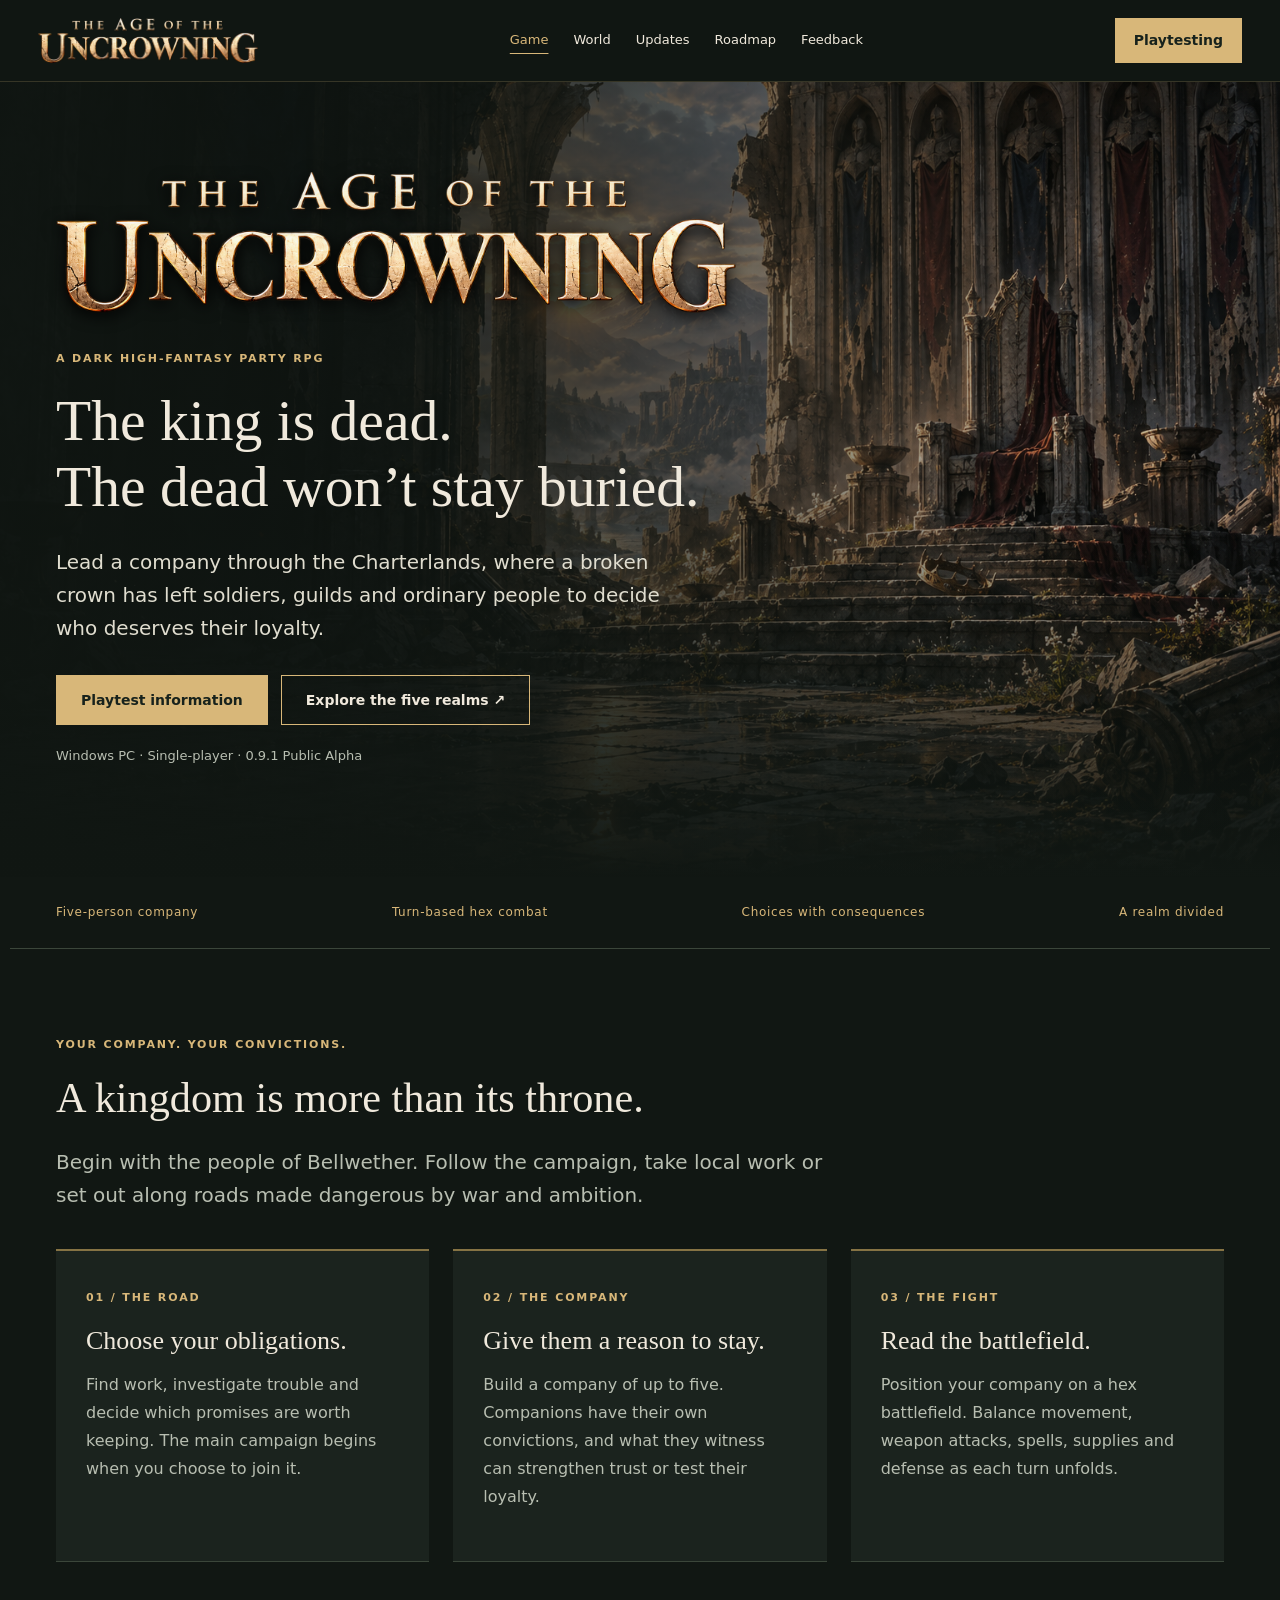
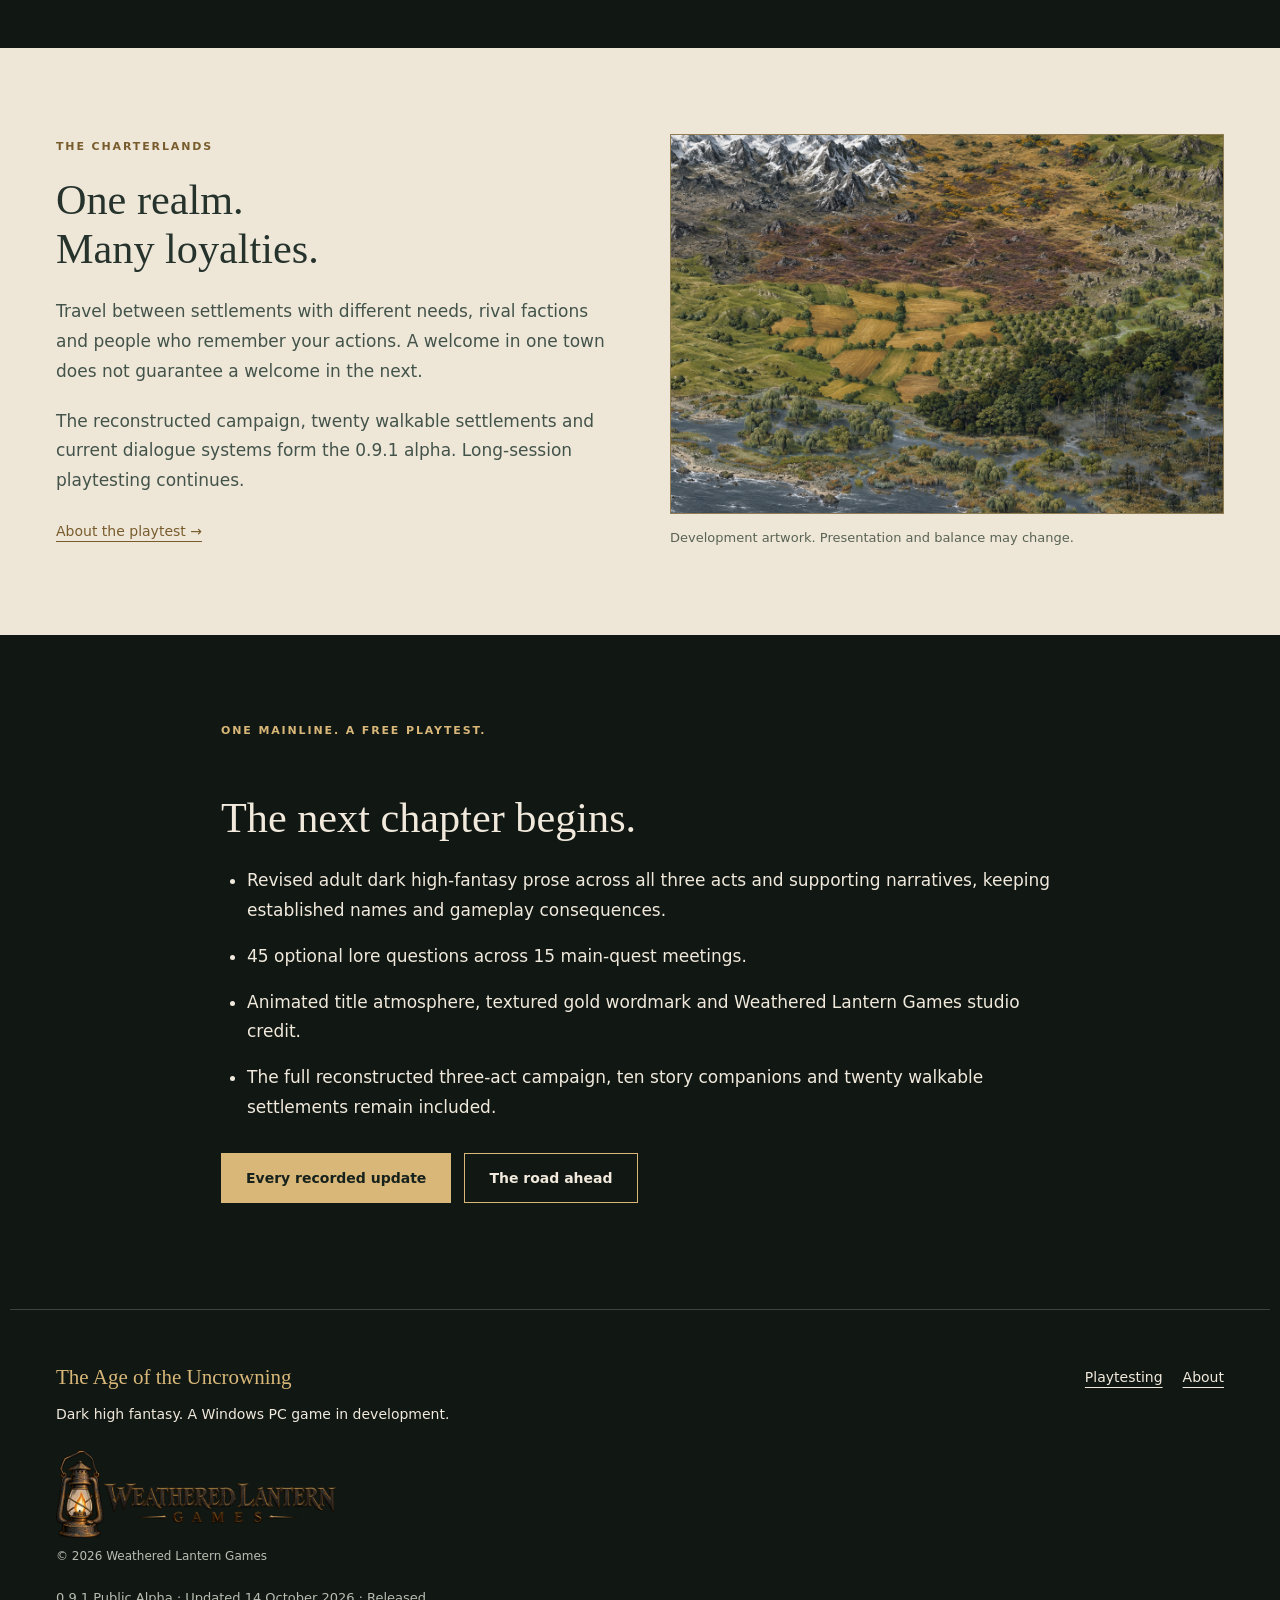
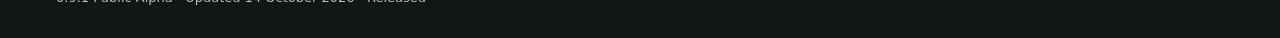
==== commit 1c1b5e8e: "Publish player world, history, roadmap and feedback site" ====
--- a/docs/index.html
+++ b/docs/index.html
@@ -1 +1 @@
-<!doctype html><html lang="en"><head><meta charset="utf-8"><meta name="viewport" content="width=device-width,initial-scale=1"><meta name="theme-color" content="#111713"><meta name="description" content="Lead a company through the Charterlands, where a broken crown has left soldiers, guilds and ordinary people to decide who deserves their loyalty."><title>The Age of the Uncrowning</title><link rel="stylesheet" href="assets/site.css"><link rel="stylesheet" href="assets/public.css"><script src="assets/public.js" defer></script></head><body><a class="skip" href="#main">Skip to content</a><header><div class="nav"><a class="brand" href="index.html"><img src="assets/uncrowning-wordmark.png" alt="The Age of the Uncrowning"></a><nav aria-label="Main navigation"><a href="index.html" aria-current="page">Game</a><a href="world.html">World</a><a href="updates.html">Updates</a><a href="roadmap.html">Roadmap</a><a href="feedback.html">Feedback</a></nav><a class="button small" href="play.html">Playtesting</a></div></header><main id="main"><section class="hero"><div class="wrap"><img class="title-wordmark" src="assets/uncrowning-wordmark.png" alt="The Age of the Uncrowning"><p class="eyebrow">A dark high-fantasy party RPG</p><h1>The king is dead.<br>The dead won’t stay buried.</h1><p class="lead">Lead a company through the Charterlands, where a broken crown has left soldiers, guilds and ordinary people to decide who deserves their loyalty.</p><div class="buttons"><a class="button" href="play.html">Playtest information</a><a class="button ghost" href="world.html">Explore the five realms ↗</a></div><p class="fine">Windows PC · Single-player · 0.9.1 Public Alpha</p></div></section><section class="facts wrap" aria-label="Game features"><span>Five-person company</span><span>Turn-based hex combat</span><span>Choices with consequences</span><span>A realm divided</span></section><section class="section wrap" id="game"><div class="section-heading"><p class="eyebrow">Your company. Your convictions.</p><h2>A kingdom is more than its throne.</h2><p class="lead">Begin with the people of Bellwether. Follow the campaign, take local work or set out along roads made dangerous by war and ambition.</p></div><div class="cards"><article><span class="chapter">01 / THE ROAD</span><h3>Choose your obligations.</h3><p>Find work, investigate trouble and decide which promises are worth keeping. The main campaign begins when you choose to join it.</p></article><article><span class="chapter">02 / THE COMPANY</span><h3>Give them a reason to stay.</h3><p>Build a company of up to five. Companions have their own convictions, and what they witness can strengthen trust or test their loyalty.</p></article><article><span class="chapter">03 / THE FIGHT</span><h3>Read the battlefield.</h3><p>Position your company on a hex battlefield. Balance movement, weapon attacks, spells, supplies and defense as each turn unfolds.</p></article></div></section><section class="section parchment"><div class="wrap split"><div><p class="eyebrow">The Charterlands</p><h2>One realm.<br>Many loyalties.</h2><p>Travel between settlements with different needs, rival factions and people who remember your actions. A welcome in one town does not guarantee a welcome in the next.</p><p>The reconstructed campaign, twenty walkable settlements and current dialogue systems form the 0.9.1 alpha. Long-session playtesting continues.</p><a class="text-link" href="play.html">About the playtest →</a></div><figure><img src="assets/charterlands.png" alt="Development map of the Charterlands, showing rivers, roads and mountain ranges" loading="lazy"><figcaption>Development artwork. Presentation and balance may change.</figcaption></figure></div></section><section class="section wrap reading"><p class="eyebrow">One mainline. A free playtest.</p><h2>The next chapter begins.</h2><ul><li>Revised adult dark high-fantasy prose across all three acts and supporting narratives, keeping established names and gameplay consequences.</li><li>45 optional lore questions across 15 main-quest meetings.</li><li>Animated title atmosphere, textured gold wordmark and Weathered Lantern Games studio credit.</li><li>The full reconstructed three-act campaign, ten story companions and twenty walkable settlements remain included.</li></ul><div class="buttons"><a class="button" href="updates.html">Every recorded update</a><a class="button ghost" href="roadmap.html">The road ahead</a></div></section></main><footer class="wrap"><div><strong>The Age of the Uncrowning</strong><p>Dark high fantasy. A Windows PC game in development.</p><div class="studio-credit"><img src="assets/weathered-lantern-games.png" alt="Weathered Lantern Games" width="640" height="200" loading="lazy"><p>© 2026 Weathered Lantern Games</p></div></div><nav aria-label="Footer"><a href="play.html">Playtesting</a><a href="about.html">About</a></nav><p class="fine">0.9.1 Public Alpha · Updated 14 October 2026 · Local playtest build</p></footer></body></html>+<!doctype html><html lang="en"><head><meta charset="utf-8"><meta name="viewport" content="width=device-width,initial-scale=1"><meta name="theme-color" content="#111713"><meta name="description" content="Lead a company through the Charterlands, where a broken crown has left soldiers, guilds and ordinary people to decide who deserves their loyalty."><title>The Age of the Uncrowning</title><link rel="stylesheet" href="assets/site.css"><link rel="stylesheet" href="assets/public.css"><script src="assets/public.js" defer></script></head><body><a class="skip" href="#main">Skip to content</a><header><div class="nav"><a class="brand" href="index.html"><img src="assets/uncrowning-wordmark.png" alt="The Age of the Uncrowning"></a><nav aria-label="Main navigation"><a href="index.html" aria-current="page">Game</a><a href="world.html">World</a><a href="updates.html">Updates</a><a href="roadmap.html">Roadmap</a><a href="feedback.html">Feedback</a></nav><a class="button small" href="play.html">Playtesting</a></div></header><main id="main"><section class="hero"><div class="wrap"><img class="title-wordmark" src="assets/uncrowning-wordmark.png" alt="The Age of the Uncrowning"><p class="eyebrow">A dark high-fantasy party RPG</p><h1>The king is dead.<br>The dead won’t stay buried.</h1><p class="lead">Lead a company through the Charterlands, where a broken crown has left soldiers, guilds and ordinary people to decide who deserves their loyalty.</p><div class="buttons"><a class="button" href="play.html">Playtest information</a><a class="button ghost" href="world.html">Explore the five realms ↗</a></div><p class="fine">Windows PC · Single-player · 0.9.1 Public Alpha</p></div></section><section class="facts wrap" aria-label="Game features"><span>Five-person company</span><span>Turn-based hex combat</span><span>Choices with consequences</span><span>A realm divided</span></section><section class="section wrap" id="game"><div class="section-heading"><p class="eyebrow">Your company. Your convictions.</p><h2>A kingdom is more than its throne.</h2><p class="lead">Begin with the people of Bellwether. Follow the campaign, take local work or set out along roads made dangerous by war and ambition.</p></div><div class="cards"><article><span class="chapter">01 / THE ROAD</span><h3>Choose your obligations.</h3><p>Find work, investigate trouble and decide which promises are worth keeping. The main campaign begins when you choose to join it.</p></article><article><span class="chapter">02 / THE COMPANY</span><h3>Give them a reason to stay.</h3><p>Build a company of up to five. Companions have their own convictions, and what they witness can strengthen trust or test their loyalty.</p></article><article><span class="chapter">03 / THE FIGHT</span><h3>Read the battlefield.</h3><p>Position your company on a hex battlefield. Balance movement, weapon attacks, spells, supplies and defense as each turn unfolds.</p></article></div></section><section class="section parchment"><div class="wrap split"><div><p class="eyebrow">The Charterlands</p><h2>One realm.<br>Many loyalties.</h2><p>Travel between settlements with different needs, rival factions and people who remember your actions. A welcome in one town does not guarantee a welcome in the next.</p><p>The reconstructed campaign, twenty walkable settlements and current dialogue systems form the 0.9.1 alpha. Long-session playtesting continues.</p><a class="text-link" href="play.html">About the playtest →</a></div><figure><img src="assets/charterlands.png" alt="Development map of the Charterlands, showing rivers, roads and mountain ranges" loading="lazy"><figcaption>Development artwork. Presentation and balance may change.</figcaption></figure></div></section><section class="section wrap reading"><p class="eyebrow">One mainline. A free playtest.</p><h2>The next chapter begins.</h2><ul><li>Revised adult dark high-fantasy prose across all three acts and supporting narratives, keeping established names and gameplay consequences.</li><li>45 optional lore questions across 15 main-quest meetings.</li><li>Animated title atmosphere, textured gold wordmark and Weathered Lantern Games studio credit.</li><li>The full reconstructed three-act campaign, ten story companions and twenty walkable settlements remain included.</li></ul><div class="buttons"><a class="button" href="updates.html">Every recorded update</a><a class="button ghost" href="roadmap.html">The road ahead</a></div></section></main><footer class="wrap"><div><strong>The Age of the Uncrowning</strong><p>Dark high fantasy. A Windows PC game in development.</p><div class="studio-credit"><img src="assets/weathered-lantern-games.png" alt="Weathered Lantern Games" width="640" height="200" loading="lazy"><p>© 2026 Weathered Lantern Games</p></div></div><nav aria-label="Footer"><a href="play.html">Playtesting</a><a href="about.html">About</a></nav><p class="fine">0.9.1 Public Alpha · Updated 14 October 2026 · Released</p></footer></body></html>
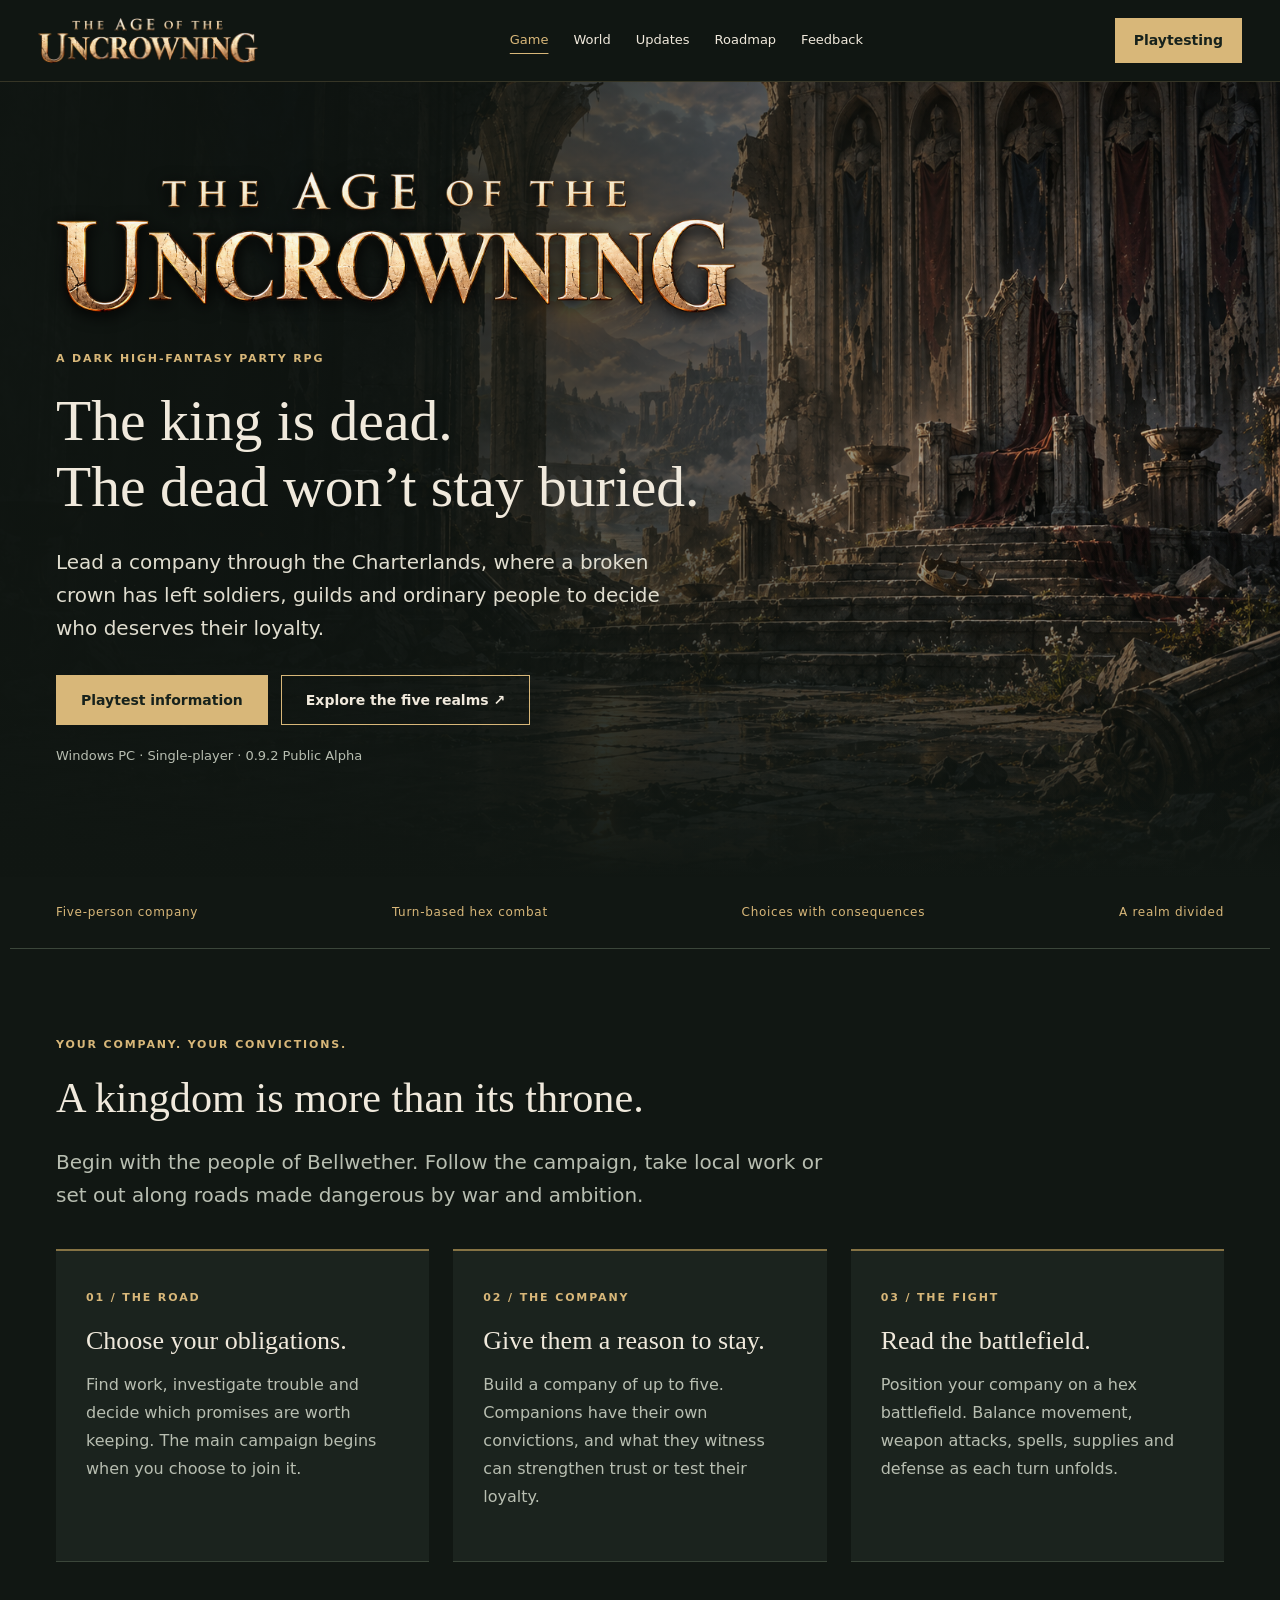
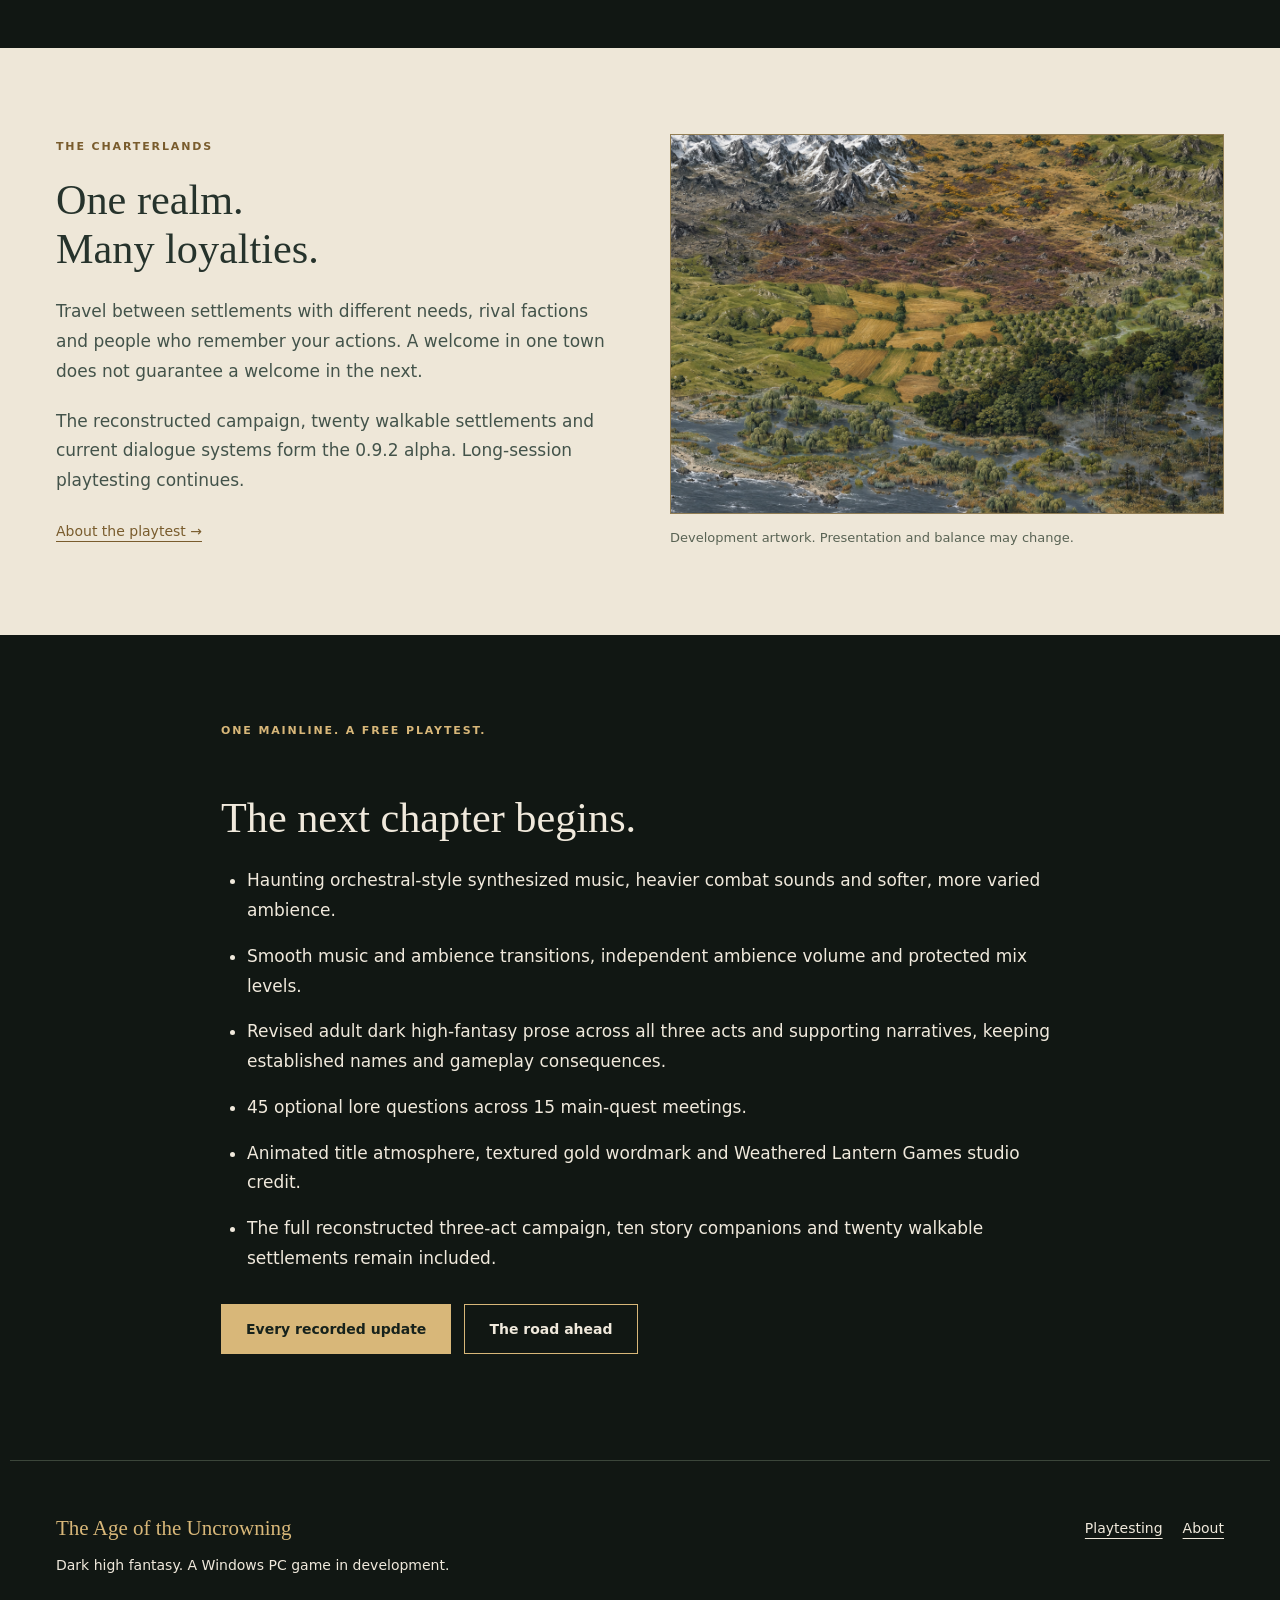
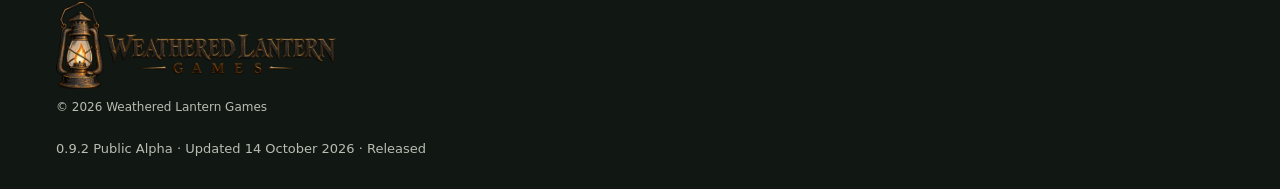
==== commit 155beeaa: "Publish player world, history, roadmap and feedback site" ====
--- a/docs/index.html
+++ b/docs/index.html
@@ -1 +1 @@
-<!doctype html><html lang="en"><head><meta charset="utf-8"><meta name="viewport" content="width=device-width,initial-scale=1"><meta name="theme-color" content="#111713"><meta name="description" content="Lead a company through the Charterlands, where a broken crown has left soldiers, guilds and ordinary people to decide who deserves their loyalty."><title>The Age of the Uncrowning</title><link rel="stylesheet" href="assets/site.css"><link rel="stylesheet" href="assets/public.css"><script src="assets/public.js" defer></script></head><body><a class="skip" href="#main">Skip to content</a><header><div class="nav"><a class="brand" href="index.html"><img src="assets/uncrowning-wordmark.png" alt="The Age of the Uncrowning"></a><nav aria-label="Main navigation"><a href="index.html" aria-current="page">Game</a><a href="world.html">World</a><a href="updates.html">Updates</a><a href="roadmap.html">Roadmap</a><a href="feedback.html">Feedback</a></nav><a class="button small" href="play.html">Playtesting</a></div></header><main id="main"><section class="hero"><div class="wrap"><img class="title-wordmark" src="assets/uncrowning-wordmark.png" alt="The Age of the Uncrowning"><p class="eyebrow">A dark high-fantasy party RPG</p><h1>The king is dead.<br>The dead won’t stay buried.</h1><p class="lead">Lead a company through the Charterlands, where a broken crown has left soldiers, guilds and ordinary people to decide who deserves their loyalty.</p><div class="buttons"><a class="button" href="play.html">Playtest information</a><a class="button ghost" href="world.html">Explore the five realms ↗</a></div><p class="fine">Windows PC · Single-player · 0.9.1 Public Alpha</p></div></section><section class="facts wrap" aria-label="Game features"><span>Five-person company</span><span>Turn-based hex combat</span><span>Choices with consequences</span><span>A realm divided</span></section><section class="section wrap" id="game"><div class="section-heading"><p class="eyebrow">Your company. Your convictions.</p><h2>A kingdom is more than its throne.</h2><p class="lead">Begin with the people of Bellwether. Follow the campaign, take local work or set out along roads made dangerous by war and ambition.</p></div><div class="cards"><article><span class="chapter">01 / THE ROAD</span><h3>Choose your obligations.</h3><p>Find work, investigate trouble and decide which promises are worth keeping. The main campaign begins when you choose to join it.</p></article><article><span class="chapter">02 / THE COMPANY</span><h3>Give them a reason to stay.</h3><p>Build a company of up to five. Companions have their own convictions, and what they witness can strengthen trust or test their loyalty.</p></article><article><span class="chapter">03 / THE FIGHT</span><h3>Read the battlefield.</h3><p>Position your company on a hex battlefield. Balance movement, weapon attacks, spells, supplies and defense as each turn unfolds.</p></article></div></section><section class="section parchment"><div class="wrap split"><div><p class="eyebrow">The Charterlands</p><h2>One realm.<br>Many loyalties.</h2><p>Travel between settlements with different needs, rival factions and people who remember your actions. A welcome in one town does not guarantee a welcome in the next.</p><p>The reconstructed campaign, twenty walkable settlements and current dialogue systems form the 0.9.1 alpha. Long-session playtesting continues.</p><a class="text-link" href="play.html">About the playtest →</a></div><figure><img src="assets/charterlands.png" alt="Development map of the Charterlands, showing rivers, roads and mountain ranges" loading="lazy"><figcaption>Development artwork. Presentation and balance may change.</figcaption></figure></div></section><section class="section wrap reading"><p class="eyebrow">One mainline. A free playtest.</p><h2>The next chapter begins.</h2><ul><li>Revised adult dark high-fantasy prose across all three acts and supporting narratives, keeping established names and gameplay consequences.</li><li>45 optional lore questions across 15 main-quest meetings.</li><li>Animated title atmosphere, textured gold wordmark and Weathered Lantern Games studio credit.</li><li>The full reconstructed three-act campaign, ten story companions and twenty walkable settlements remain included.</li></ul><div class="buttons"><a class="button" href="updates.html">Every recorded update</a><a class="button ghost" href="roadmap.html">The road ahead</a></div></section></main><footer class="wrap"><div><strong>The Age of the Uncrowning</strong><p>Dark high fantasy. A Windows PC game in development.</p><div class="studio-credit"><img src="assets/weathered-lantern-games.png" alt="Weathered Lantern Games" width="640" height="200" loading="lazy"><p>© 2026 Weathered Lantern Games</p></div></div><nav aria-label="Footer"><a href="play.html">Playtesting</a><a href="about.html">About</a></nav><p class="fine">0.9.1 Public Alpha · Updated 14 October 2026 · Released</p></footer></body></html>+<!doctype html><html lang="en"><head><meta charset="utf-8"><meta name="viewport" content="width=device-width,initial-scale=1"><meta name="theme-color" content="#111713"><meta name="description" content="Lead a company through the Charterlands, where a broken crown has left soldiers, guilds and ordinary people to decide who deserves their loyalty."><title>The Age of the Uncrowning</title><link rel="stylesheet" href="assets/site.css"><link rel="stylesheet" href="assets/public.css"><script src="assets/public.js" defer></script></head><body><a class="skip" href="#main">Skip to content</a><header><div class="nav"><a class="brand" href="index.html"><img src="assets/uncrowning-wordmark.png" alt="The Age of the Uncrowning"></a><nav aria-label="Main navigation"><a href="index.html" aria-current="page">Game</a><a href="world.html">World</a><a href="updates.html">Updates</a><a href="roadmap.html">Roadmap</a><a href="feedback.html">Feedback</a></nav><a class="button small" href="play.html">Playtesting</a></div></header><main id="main"><section class="hero"><div class="wrap"><img class="title-wordmark" src="assets/uncrowning-wordmark.png" alt="The Age of the Uncrowning"><p class="eyebrow">A dark high-fantasy party RPG</p><h1>The king is dead.<br>The dead won’t stay buried.</h1><p class="lead">Lead a company through the Charterlands, where a broken crown has left soldiers, guilds and ordinary people to decide who deserves their loyalty.</p><div class="buttons"><a class="button" href="play.html">Playtest information</a><a class="button ghost" href="world.html">Explore the five realms ↗</a></div><p class="fine">Windows PC · Single-player · 0.9.2 Public Alpha</p></div></section><section class="facts wrap" aria-label="Game features"><span>Five-person company</span><span>Turn-based hex combat</span><span>Choices with consequences</span><span>A realm divided</span></section><section class="section wrap" id="game"><div class="section-heading"><p class="eyebrow">Your company. Your convictions.</p><h2>A kingdom is more than its throne.</h2><p class="lead">Begin with the people of Bellwether. Follow the campaign, take local work or set out along roads made dangerous by war and ambition.</p></div><div class="cards"><article><span class="chapter">01 / THE ROAD</span><h3>Choose your obligations.</h3><p>Find work, investigate trouble and decide which promises are worth keeping. The main campaign begins when you choose to join it.</p></article><article><span class="chapter">02 / THE COMPANY</span><h3>Give them a reason to stay.</h3><p>Build a company of up to five. Companions have their own convictions, and what they witness can strengthen trust or test their loyalty.</p></article><article><span class="chapter">03 / THE FIGHT</span><h3>Read the battlefield.</h3><p>Position your company on a hex battlefield. Balance movement, weapon attacks, spells, supplies and defense as each turn unfolds.</p></article></div></section><section class="section parchment"><div class="wrap split"><div><p class="eyebrow">The Charterlands</p><h2>One realm.<br>Many loyalties.</h2><p>Travel between settlements with different needs, rival factions and people who remember your actions. A welcome in one town does not guarantee a welcome in the next.</p><p>The reconstructed campaign, twenty walkable settlements and current dialogue systems form the 0.9.2 alpha. Long-session playtesting continues.</p><a class="text-link" href="play.html">About the playtest →</a></div><figure><img src="assets/charterlands.png" alt="Development map of the Charterlands, showing rivers, roads and mountain ranges" loading="lazy"><figcaption>Development artwork. Presentation and balance may change.</figcaption></figure></div></section><section class="section wrap reading"><p class="eyebrow">One mainline. A free playtest.</p><h2>The next chapter begins.</h2><ul><li>Haunting orchestral-style synthesized music, heavier combat sounds and softer, more varied ambience.</li><li>Smooth music and ambience transitions, independent ambience volume and protected mix levels.</li><li>Revised adult dark high-fantasy prose across all three acts and supporting narratives, keeping established names and gameplay consequences.</li><li>45 optional lore questions across 15 main-quest meetings.</li><li>Animated title atmosphere, textured gold wordmark and Weathered Lantern Games studio credit.</li><li>The full reconstructed three-act campaign, ten story companions and twenty walkable settlements remain included.</li></ul><div class="buttons"><a class="button" href="updates.html">Every recorded update</a><a class="button ghost" href="roadmap.html">The road ahead</a></div></section></main><footer class="wrap"><div><strong>The Age of the Uncrowning</strong><p>Dark high fantasy. A Windows PC game in development.</p><div class="studio-credit"><img src="assets/weathered-lantern-games.png" alt="Weathered Lantern Games" width="640" height="200" loading="lazy"><p>© 2026 Weathered Lantern Games</p></div></div><nav aria-label="Footer"><a href="play.html">Playtesting</a><a href="about.html">About</a></nav><p class="fine">0.9.2 Public Alpha · Updated 14 October 2026 · Released</p></footer></body></html>
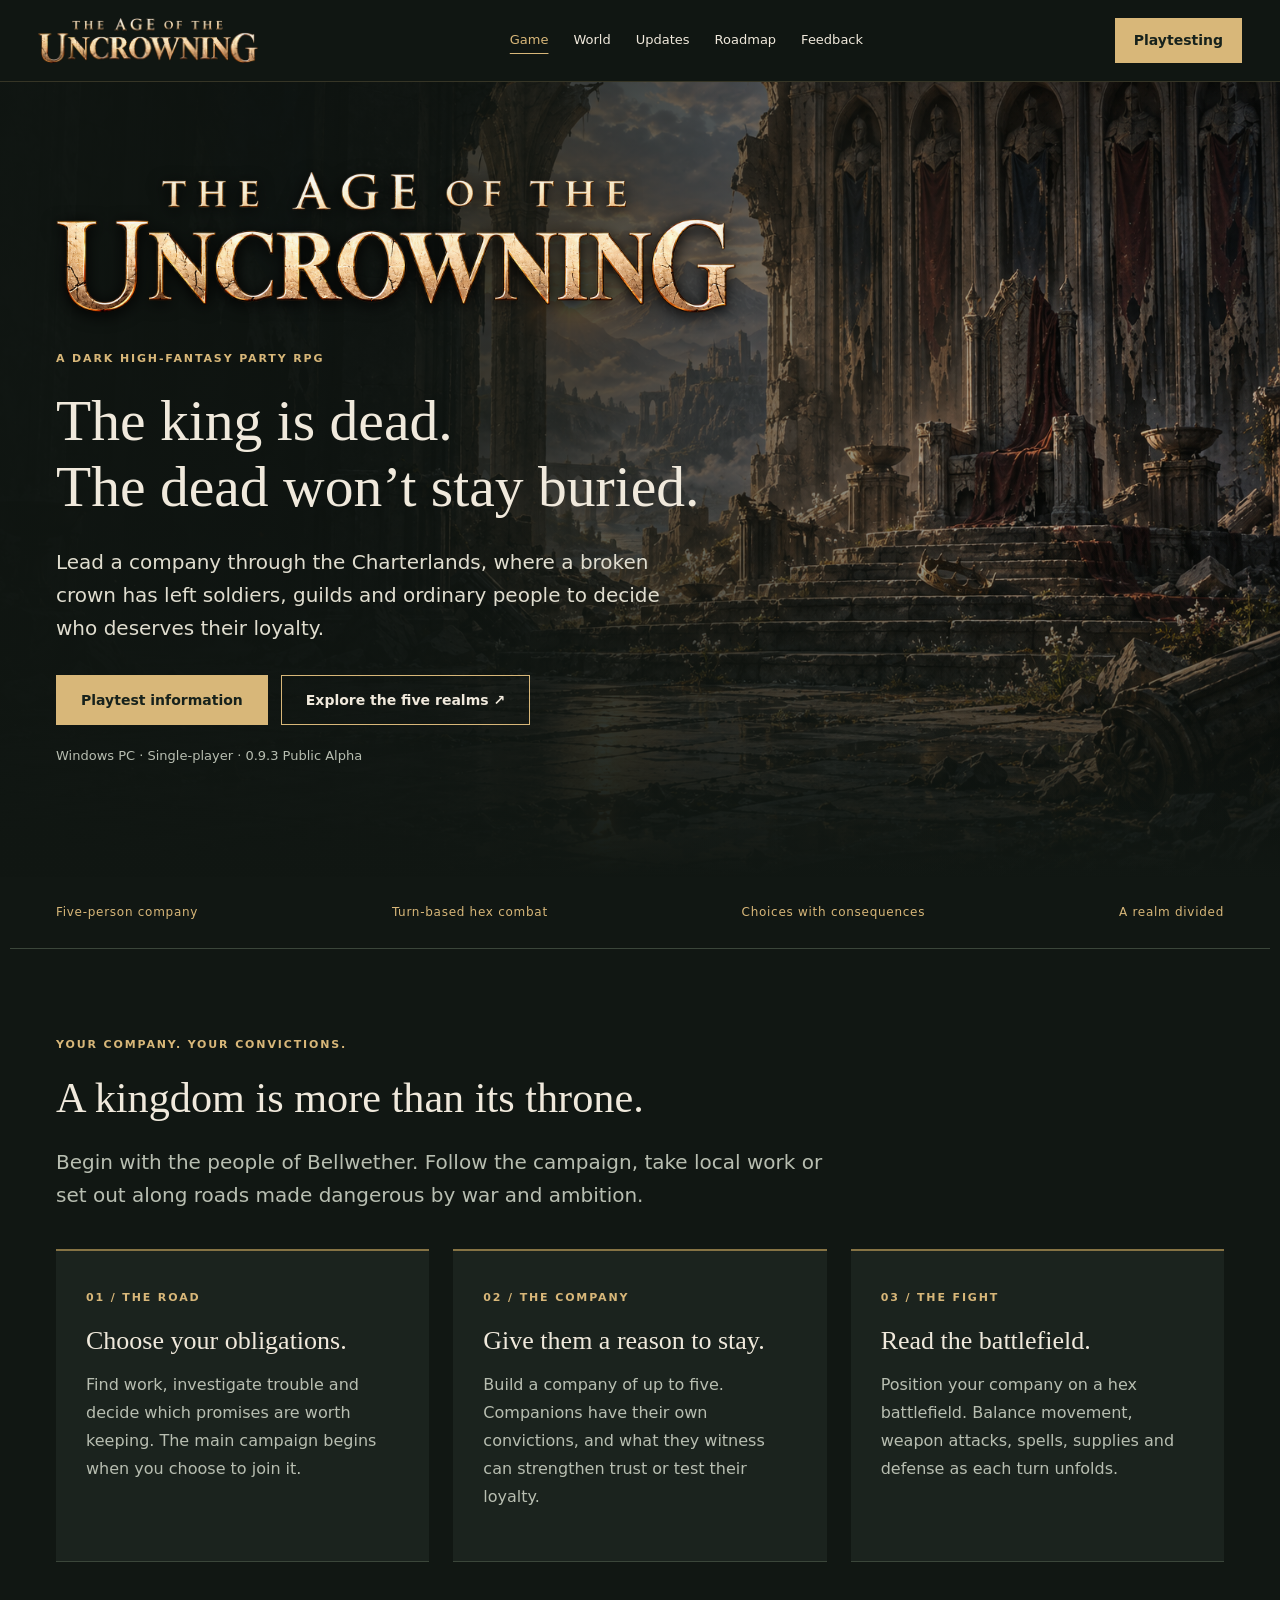
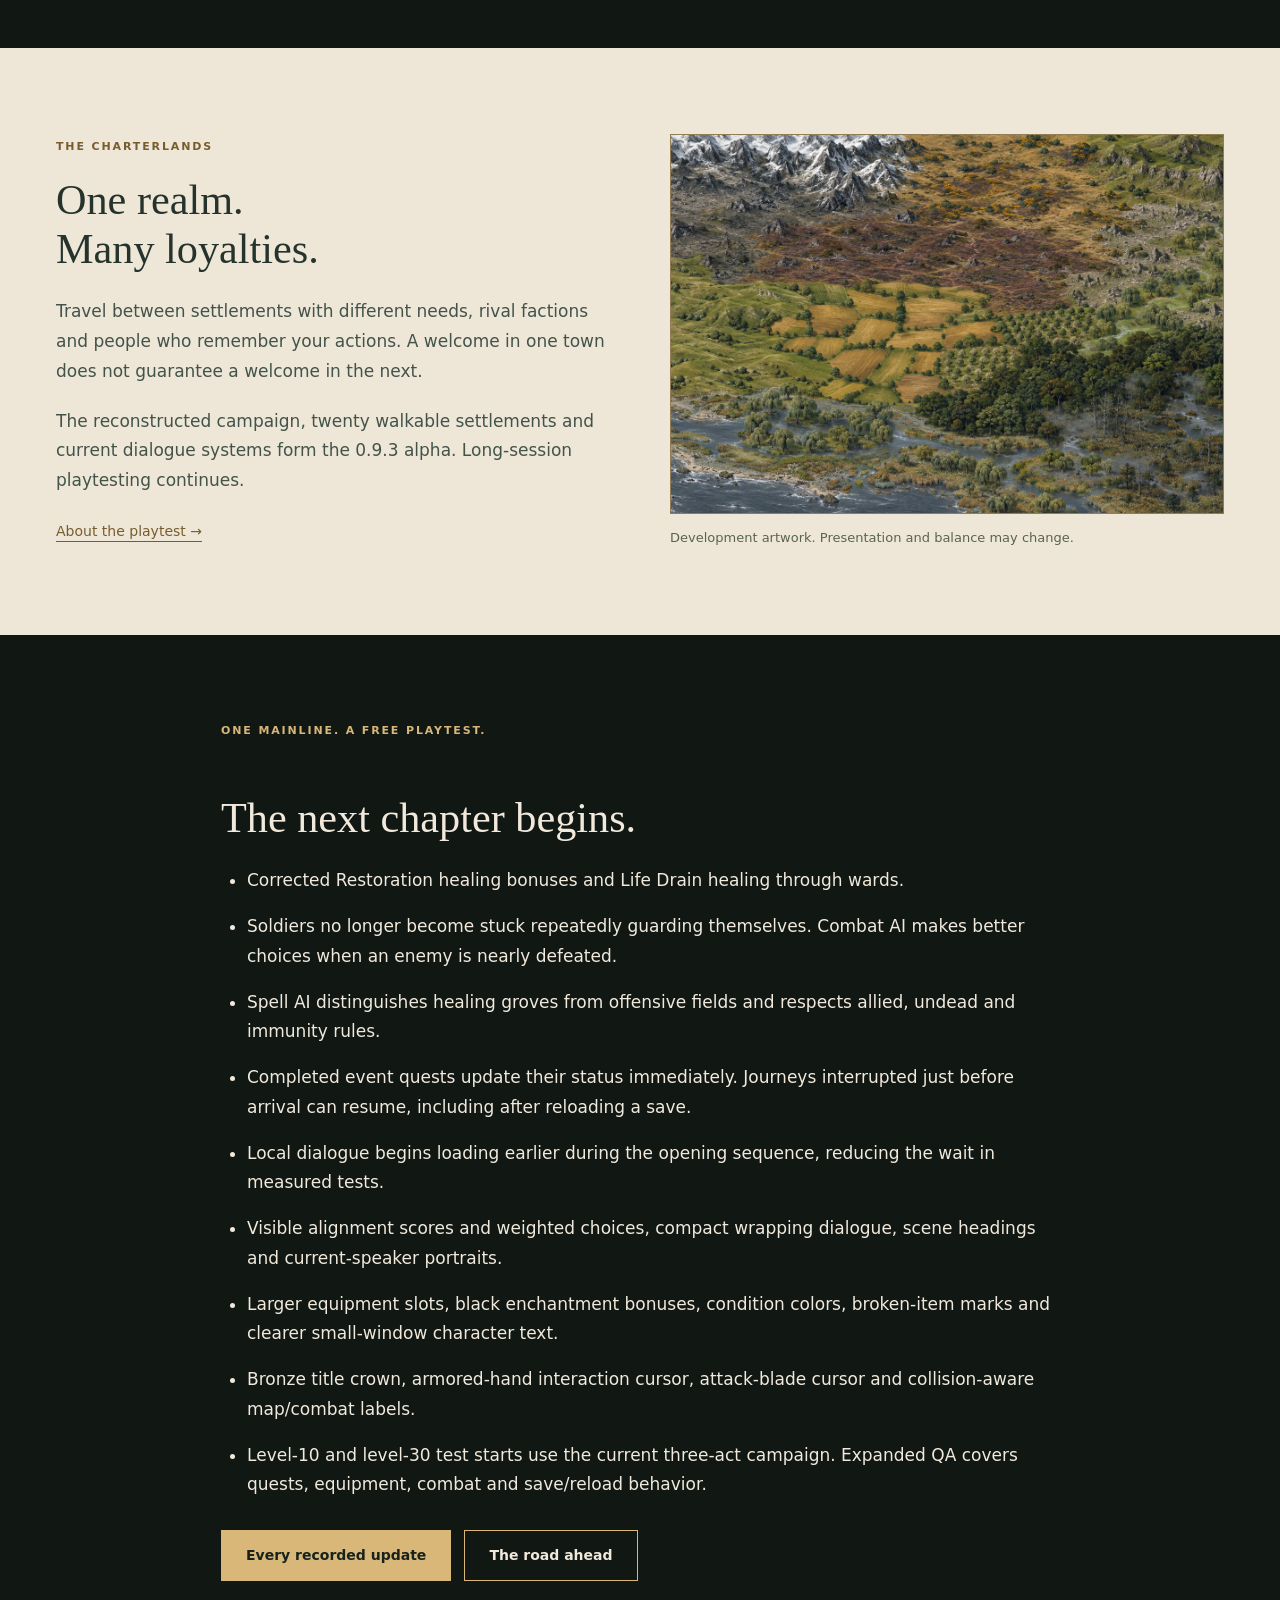
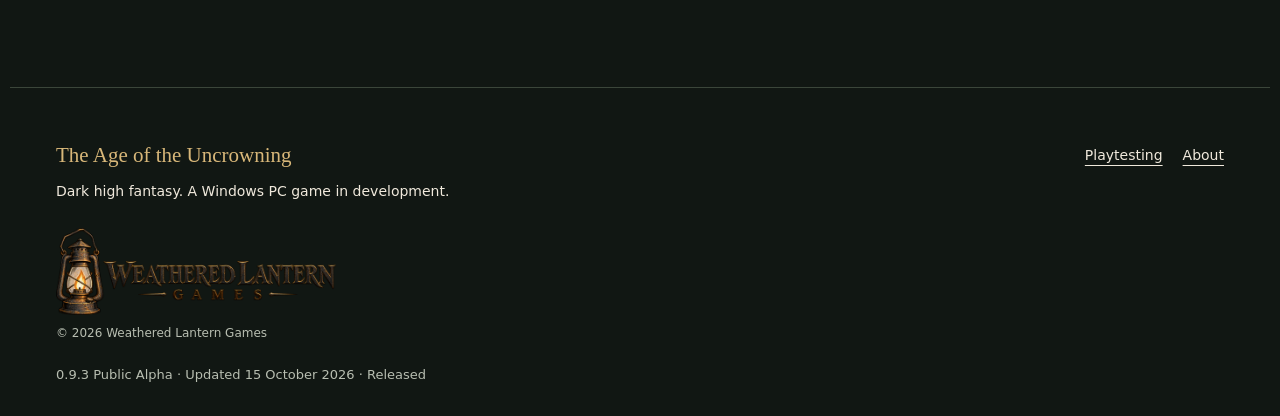
==== commit c850c58d: "Publish player world, history, roadmap and feedback site" ====
--- a/docs/index.html
+++ b/docs/index.html
@@ -1 +1 @@
-<!doctype html><html lang="en"><head><meta charset="utf-8"><meta name="viewport" content="width=device-width,initial-scale=1"><meta name="theme-color" content="#111713"><meta name="description" content="Lead a company through the Charterlands, where a broken crown has left soldiers, guilds and ordinary people to decide who deserves their loyalty."><title>The Age of the Uncrowning</title><link rel="stylesheet" href="assets/site.css"><link rel="stylesheet" href="assets/public.css"><script src="assets/public.js" defer></script></head><body><a class="skip" href="#main">Skip to content</a><header><div class="nav"><a class="brand" href="index.html"><img src="assets/uncrowning-wordmark.png" alt="The Age of the Uncrowning"></a><nav aria-label="Main navigation"><a href="index.html" aria-current="page">Game</a><a href="world.html">World</a><a href="updates.html">Updates</a><a href="roadmap.html">Roadmap</a><a href="feedback.html">Feedback</a></nav><a class="button small" href="play.html">Playtesting</a></div></header><main id="main"><section class="hero"><div class="wrap"><img class="title-wordmark" src="assets/uncrowning-wordmark.png" alt="The Age of the Uncrowning"><p class="eyebrow">A dark high-fantasy party RPG</p><h1>The king is dead.<br>The dead won’t stay buried.</h1><p class="lead">Lead a company through the Charterlands, where a broken crown has left soldiers, guilds and ordinary people to decide who deserves their loyalty.</p><div class="buttons"><a class="button" href="play.html">Playtest information</a><a class="button ghost" href="world.html">Explore the five realms ↗</a></div><p class="fine">Windows PC · Single-player · 0.9.2 Public Alpha</p></div></section><section class="facts wrap" aria-label="Game features"><span>Five-person company</span><span>Turn-based hex combat</span><span>Choices with consequences</span><span>A realm divided</span></section><section class="section wrap" id="game"><div class="section-heading"><p class="eyebrow">Your company. Your convictions.</p><h2>A kingdom is more than its throne.</h2><p class="lead">Begin with the people of Bellwether. Follow the campaign, take local work or set out along roads made dangerous by war and ambition.</p></div><div class="cards"><article><span class="chapter">01 / THE ROAD</span><h3>Choose your obligations.</h3><p>Find work, investigate trouble and decide which promises are worth keeping. The main campaign begins when you choose to join it.</p></article><article><span class="chapter">02 / THE COMPANY</span><h3>Give them a reason to stay.</h3><p>Build a company of up to five. Companions have their own convictions, and what they witness can strengthen trust or test their loyalty.</p></article><article><span class="chapter">03 / THE FIGHT</span><h3>Read the battlefield.</h3><p>Position your company on a hex battlefield. Balance movement, weapon attacks, spells, supplies and defense as each turn unfolds.</p></article></div></section><section class="section parchment"><div class="wrap split"><div><p class="eyebrow">The Charterlands</p><h2>One realm.<br>Many loyalties.</h2><p>Travel between settlements with different needs, rival factions and people who remember your actions. A welcome in one town does not guarantee a welcome in the next.</p><p>The reconstructed campaign, twenty walkable settlements and current dialogue systems form the 0.9.2 alpha. Long-session playtesting continues.</p><a class="text-link" href="play.html">About the playtest →</a></div><figure><img src="assets/charterlands.png" alt="Development map of the Charterlands, showing rivers, roads and mountain ranges" loading="lazy"><figcaption>Development artwork. Presentation and balance may change.</figcaption></figure></div></section><section class="section wrap reading"><p class="eyebrow">One mainline. A free playtest.</p><h2>The next chapter begins.</h2><ul><li>Haunting orchestral-style synthesized music, heavier combat sounds and softer, more varied ambience.</li><li>Smooth music and ambience transitions, independent ambience volume and protected mix levels.</li><li>Revised adult dark high-fantasy prose across all three acts and supporting narratives, keeping established names and gameplay consequences.</li><li>45 optional lore questions across 15 main-quest meetings.</li><li>Animated title atmosphere, textured gold wordmark and Weathered Lantern Games studio credit.</li><li>The full reconstructed three-act campaign, ten story companions and twenty walkable settlements remain included.</li></ul><div class="buttons"><a class="button" href="updates.html">Every recorded update</a><a class="button ghost" href="roadmap.html">The road ahead</a></div></section></main><footer class="wrap"><div><strong>The Age of the Uncrowning</strong><p>Dark high fantasy. A Windows PC game in development.</p><div class="studio-credit"><img src="assets/weathered-lantern-games.png" alt="Weathered Lantern Games" width="640" height="200" loading="lazy"><p>© 2026 Weathered Lantern Games</p></div></div><nav aria-label="Footer"><a href="play.html">Playtesting</a><a href="about.html">About</a></nav><p class="fine">0.9.2 Public Alpha · Updated 14 October 2026 · Released</p></footer></body></html>+<!doctype html><html lang="en"><head><meta charset="utf-8"><meta name="viewport" content="width=device-width,initial-scale=1"><meta name="theme-color" content="#111713"><meta name="description" content="Lead a company through the Charterlands, where a broken crown has left soldiers, guilds and ordinary people to decide who deserves their loyalty."><title>The Age of the Uncrowning</title><link rel="stylesheet" href="assets/site.css"><link rel="stylesheet" href="assets/public.css"><script src="assets/public.js" defer></script></head><body><a class="skip" href="#main">Skip to content</a><header><div class="nav"><a class="brand" href="index.html"><img src="assets/uncrowning-wordmark.png" alt="The Age of the Uncrowning"></a><nav aria-label="Main navigation"><a href="index.html" aria-current="page">Game</a><a href="world.html">World</a><a href="updates.html">Updates</a><a href="roadmap.html">Roadmap</a><a href="feedback.html">Feedback</a></nav><a class="button small" href="play.html">Playtesting</a></div></header><main id="main"><section class="hero"><div class="wrap"><img class="title-wordmark" src="assets/uncrowning-wordmark.png" alt="The Age of the Uncrowning"><p class="eyebrow">A dark high-fantasy party RPG</p><h1>The king is dead.<br>The dead won’t stay buried.</h1><p class="lead">Lead a company through the Charterlands, where a broken crown has left soldiers, guilds and ordinary people to decide who deserves their loyalty.</p><div class="buttons"><a class="button" href="play.html">Playtest information</a><a class="button ghost" href="world.html">Explore the five realms ↗</a></div><p class="fine">Windows PC · Single-player · 0.9.3 Public Alpha</p></div></section><section class="facts wrap" aria-label="Game features"><span>Five-person company</span><span>Turn-based hex combat</span><span>Choices with consequences</span><span>A realm divided</span></section><section class="section wrap" id="game"><div class="section-heading"><p class="eyebrow">Your company. Your convictions.</p><h2>A kingdom is more than its throne.</h2><p class="lead">Begin with the people of Bellwether. Follow the campaign, take local work or set out along roads made dangerous by war and ambition.</p></div><div class="cards"><article><span class="chapter">01 / THE ROAD</span><h3>Choose your obligations.</h3><p>Find work, investigate trouble and decide which promises are worth keeping. The main campaign begins when you choose to join it.</p></article><article><span class="chapter">02 / THE COMPANY</span><h3>Give them a reason to stay.</h3><p>Build a company of up to five. Companions have their own convictions, and what they witness can strengthen trust or test their loyalty.</p></article><article><span class="chapter">03 / THE FIGHT</span><h3>Read the battlefield.</h3><p>Position your company on a hex battlefield. Balance movement, weapon attacks, spells, supplies and defense as each turn unfolds.</p></article></div></section><section class="section parchment"><div class="wrap split"><div><p class="eyebrow">The Charterlands</p><h2>One realm.<br>Many loyalties.</h2><p>Travel between settlements with different needs, rival factions and people who remember your actions. A welcome in one town does not guarantee a welcome in the next.</p><p>The reconstructed campaign, twenty walkable settlements and current dialogue systems form the 0.9.3 alpha. Long-session playtesting continues.</p><a class="text-link" href="play.html">About the playtest →</a></div><figure><img src="assets/charterlands.png" alt="Development map of the Charterlands, showing rivers, roads and mountain ranges" loading="lazy"><figcaption>Development artwork. Presentation and balance may change.</figcaption></figure></div></section><section class="section wrap reading"><p class="eyebrow">One mainline. A free playtest.</p><h2>The next chapter begins.</h2><ul><li>Corrected Restoration healing bonuses and Life Drain healing through wards.</li><li>Soldiers no longer become stuck repeatedly guarding themselves. Combat AI makes better choices when an enemy is nearly defeated.</li><li>Spell AI distinguishes healing groves from offensive fields and respects allied, undead and immunity rules.</li><li>Completed event quests update their status immediately. Journeys interrupted just before arrival can resume, including after reloading a save.</li><li>Local dialogue begins loading earlier during the opening sequence, reducing the wait in measured tests.</li><li>Visible alignment scores and weighted choices, compact wrapping dialogue, scene headings and current-speaker portraits.</li><li>Larger equipment slots, black enchantment bonuses, condition colors, broken-item marks and clearer small-window character text.</li><li>Bronze title crown, armored-hand interaction cursor, attack-blade cursor and collision-aware map/combat labels.</li><li>Level-10 and level-30 test starts use the current three-act campaign. Expanded QA covers quests, equipment, combat and save/reload behavior.</li></ul><div class="buttons"><a class="button" href="updates.html">Every recorded update</a><a class="button ghost" href="roadmap.html">The road ahead</a></div></section></main><footer class="wrap"><div><strong>The Age of the Uncrowning</strong><p>Dark high fantasy. A Windows PC game in development.</p><div class="studio-credit"><img src="assets/weathered-lantern-games.png" alt="Weathered Lantern Games" width="640" height="200" loading="lazy"><p>© 2026 Weathered Lantern Games</p></div></div><nav aria-label="Footer"><a href="play.html">Playtesting</a><a href="about.html">About</a></nav><p class="fine">0.9.3 Public Alpha · Updated 15 October 2026 · Released</p></footer></body></html>
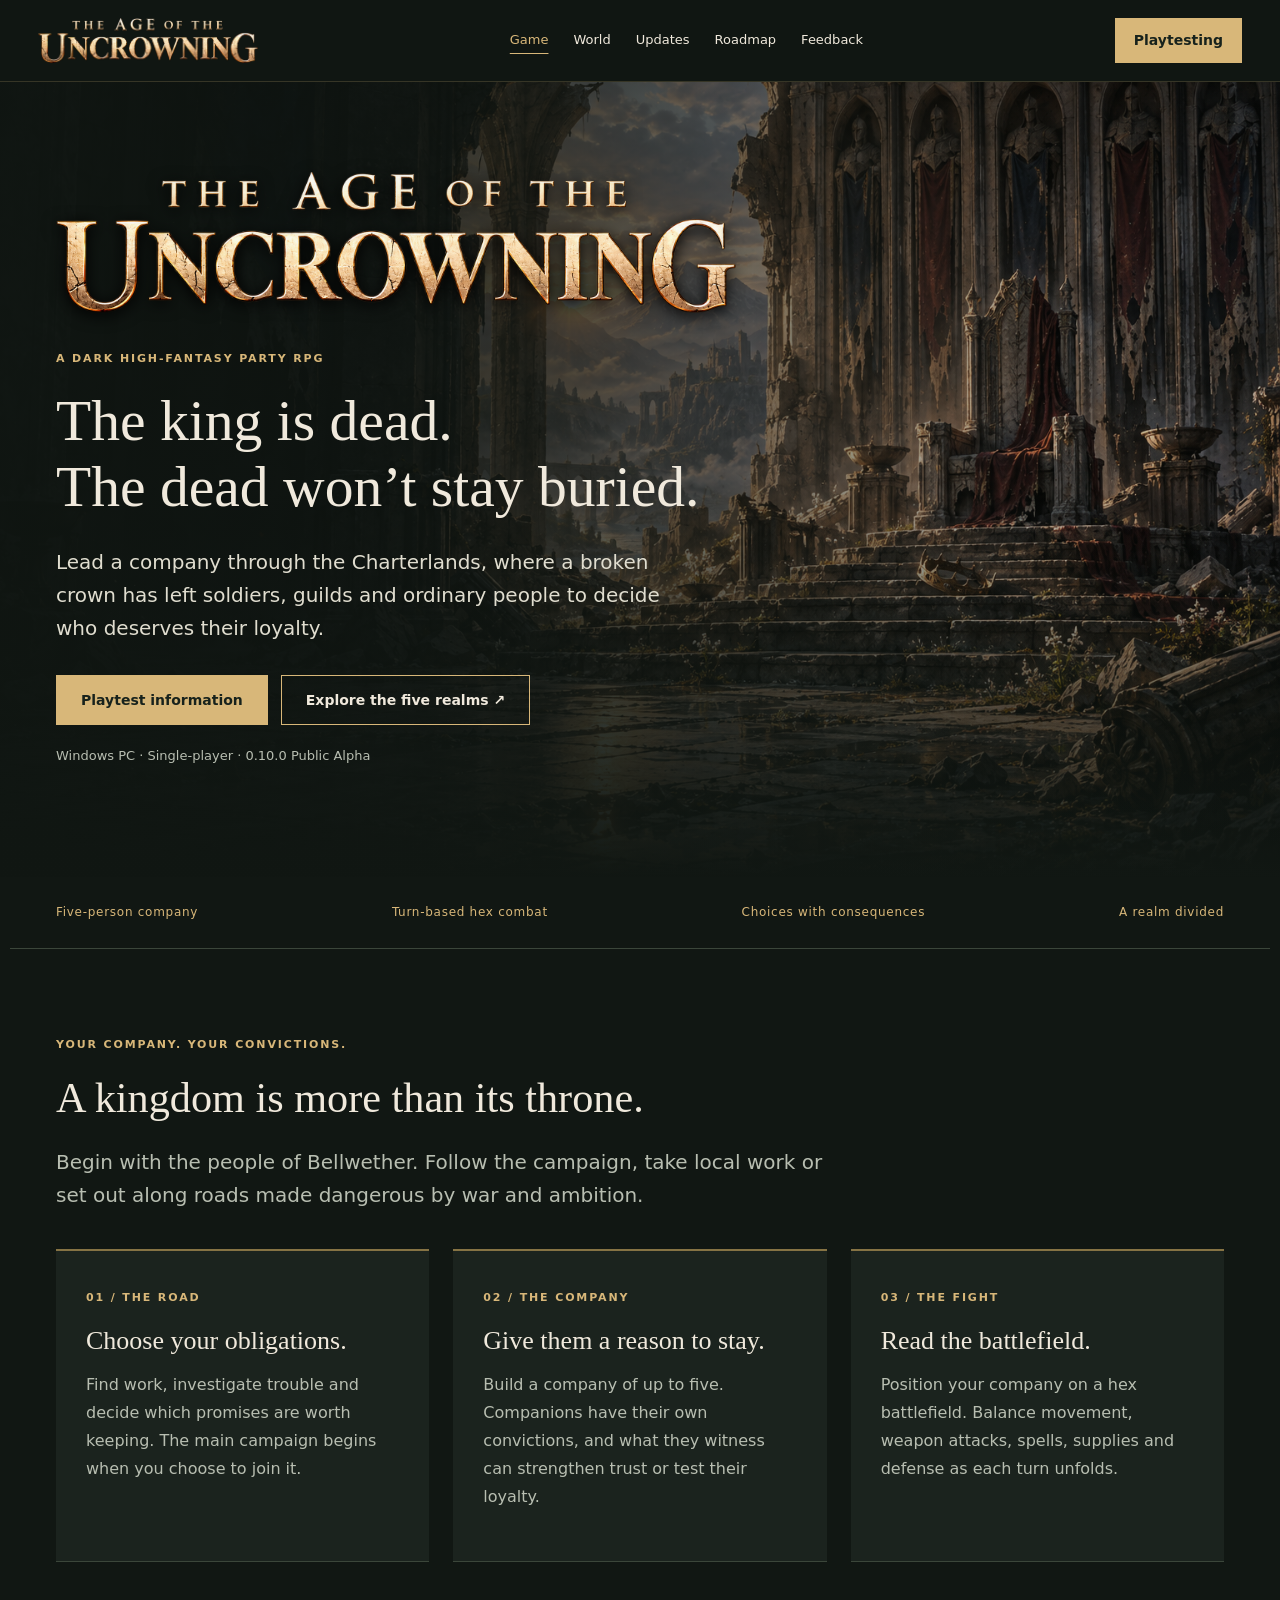
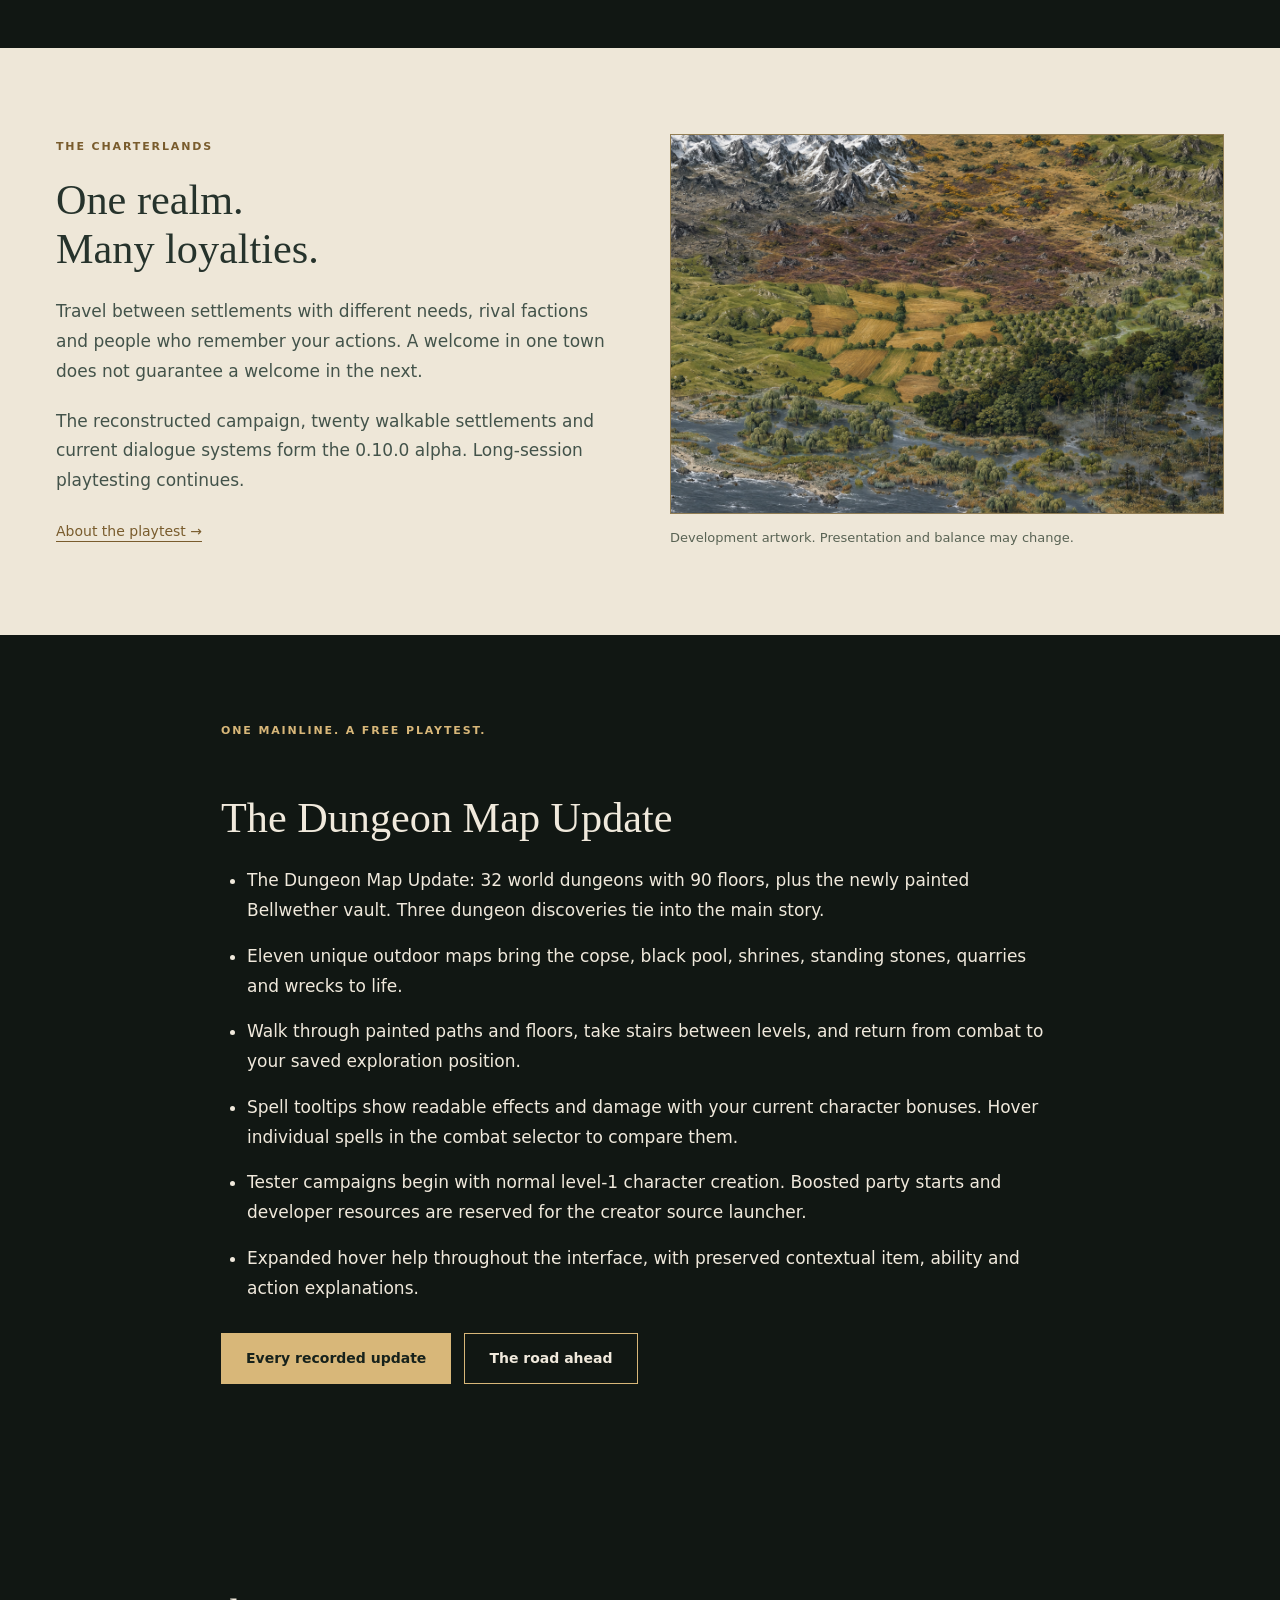
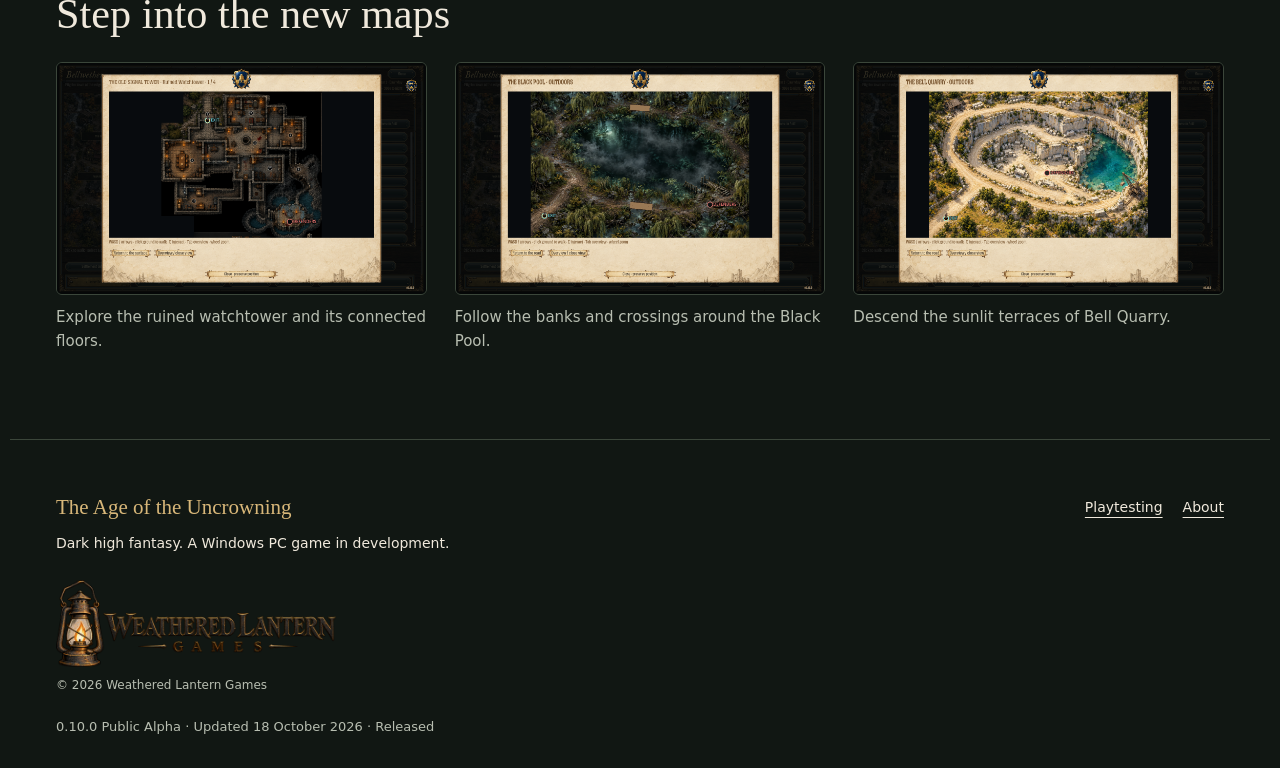
==== commit 461bb040: "Publish player world, history, roadmap and feedback site" ====
--- a/docs/index.html
+++ b/docs/index.html
@@ -1 +1 @@
-<!doctype html><html lang="en"><head><meta charset="utf-8"><meta name="viewport" content="width=device-width,initial-scale=1"><meta name="theme-color" content="#111713"><meta name="description" content="Lead a company through the Charterlands, where a broken crown has left soldiers, guilds and ordinary people to decide who deserves their loyalty."><title>The Age of the Uncrowning</title><link rel="stylesheet" href="assets/site.css"><link rel="stylesheet" href="assets/public.css"><script src="assets/public.js" defer></script></head><body><a class="skip" href="#main">Skip to content</a><header><div class="nav"><a class="brand" href="index.html"><img src="assets/uncrowning-wordmark.png" alt="The Age of the Uncrowning"></a><nav aria-label="Main navigation"><a href="index.html" aria-current="page">Game</a><a href="world.html">World</a><a href="updates.html">Updates</a><a href="roadmap.html">Roadmap</a><a href="feedback.html">Feedback</a></nav><a class="button small" href="play.html">Playtesting</a></div></header><main id="main"><section class="hero"><div class="wrap"><img class="title-wordmark" src="assets/uncrowning-wordmark.png" alt="The Age of the Uncrowning"><p class="eyebrow">A dark high-fantasy party RPG</p><h1>The king is dead.<br>The dead won’t stay buried.</h1><p class="lead">Lead a company through the Charterlands, where a broken crown has left soldiers, guilds and ordinary people to decide who deserves their loyalty.</p><div class="buttons"><a class="button" href="play.html">Playtest information</a><a class="button ghost" href="world.html">Explore the five realms ↗</a></div><p class="fine">Windows PC · Single-player · 0.9.3 Public Alpha</p></div></section><section class="facts wrap" aria-label="Game features"><span>Five-person company</span><span>Turn-based hex combat</span><span>Choices with consequences</span><span>A realm divided</span></section><section class="section wrap" id="game"><div class="section-heading"><p class="eyebrow">Your company. Your convictions.</p><h2>A kingdom is more than its throne.</h2><p class="lead">Begin with the people of Bellwether. Follow the campaign, take local work or set out along roads made dangerous by war and ambition.</p></div><div class="cards"><article><span class="chapter">01 / THE ROAD</span><h3>Choose your obligations.</h3><p>Find work, investigate trouble and decide which promises are worth keeping. The main campaign begins when you choose to join it.</p></article><article><span class="chapter">02 / THE COMPANY</span><h3>Give them a reason to stay.</h3><p>Build a company of up to five. Companions have their own convictions, and what they witness can strengthen trust or test their loyalty.</p></article><article><span class="chapter">03 / THE FIGHT</span><h3>Read the battlefield.</h3><p>Position your company on a hex battlefield. Balance movement, weapon attacks, spells, supplies and defense as each turn unfolds.</p></article></div></section><section class="section parchment"><div class="wrap split"><div><p class="eyebrow">The Charterlands</p><h2>One realm.<br>Many loyalties.</h2><p>Travel between settlements with different needs, rival factions and people who remember your actions. A welcome in one town does not guarantee a welcome in the next.</p><p>The reconstructed campaign, twenty walkable settlements and current dialogue systems form the 0.9.3 alpha. Long-session playtesting continues.</p><a class="text-link" href="play.html">About the playtest →</a></div><figure><img src="assets/charterlands.png" alt="Development map of the Charterlands, showing rivers, roads and mountain ranges" loading="lazy"><figcaption>Development artwork. Presentation and balance may change.</figcaption></figure></div></section><section class="section wrap reading"><p class="eyebrow">One mainline. A free playtest.</p><h2>The next chapter begins.</h2><ul><li>Corrected Restoration healing bonuses and Life Drain healing through wards.</li><li>Soldiers no longer become stuck repeatedly guarding themselves. Combat AI makes better choices when an enemy is nearly defeated.</li><li>Spell AI distinguishes healing groves from offensive fields and respects allied, undead and immunity rules.</li><li>Completed event quests update their status immediately. Journeys interrupted just before arrival can resume, including after reloading a save.</li><li>Local dialogue begins loading earlier during the opening sequence, reducing the wait in measured tests.</li><li>Visible alignment scores and weighted choices, compact wrapping dialogue, scene headings and current-speaker portraits.</li><li>Larger equipment slots, black enchantment bonuses, condition colors, broken-item marks and clearer small-window character text.</li><li>Bronze title crown, armored-hand interaction cursor, attack-blade cursor and collision-aware map/combat labels.</li><li>Level-10 and level-30 test starts use the current three-act campaign. Expanded QA covers quests, equipment, combat and save/reload behavior.</li></ul><div class="buttons"><a class="button" href="updates.html">Every recorded update</a><a class="button ghost" href="roadmap.html">The road ahead</a></div></section></main><footer class="wrap"><div><strong>The Age of the Uncrowning</strong><p>Dark high fantasy. A Windows PC game in development.</p><div class="studio-credit"><img src="assets/weathered-lantern-games.png" alt="Weathered Lantern Games" width="640" height="200" loading="lazy"><p>© 2026 Weathered Lantern Games</p></div></div><nav aria-label="Footer"><a href="play.html">Playtesting</a><a href="about.html">About</a></nav><p class="fine">0.9.3 Public Alpha · Updated 15 October 2026 · Released</p></footer></body></html>+<!doctype html><html lang="en"><head><meta charset="utf-8"><meta name="viewport" content="width=device-width,initial-scale=1"><meta name="theme-color" content="#111713"><meta name="description" content="Lead a company through the Charterlands, where a broken crown has left soldiers, guilds and ordinary people to decide who deserves their loyalty."><title>The Age of the Uncrowning</title><link rel="stylesheet" href="assets/site.css"><link rel="stylesheet" href="assets/public.css"><script src="assets/public.js" defer></script></head><body><a class="skip" href="#main">Skip to content</a><header><div class="nav"><a class="brand" href="index.html"><img src="assets/uncrowning-wordmark.png" alt="The Age of the Uncrowning"></a><nav aria-label="Main navigation"><a href="index.html" aria-current="page">Game</a><a href="world.html">World</a><a href="updates.html">Updates</a><a href="roadmap.html">Roadmap</a><a href="feedback.html">Feedback</a></nav><a class="button small" href="play.html">Playtesting</a></div></header><main id="main"><section class="hero"><div class="wrap"><img class="title-wordmark" src="assets/uncrowning-wordmark.png" alt="The Age of the Uncrowning"><p class="eyebrow">A dark high-fantasy party RPG</p><h1>The king is dead.<br>The dead won’t stay buried.</h1><p class="lead">Lead a company through the Charterlands, where a broken crown has left soldiers, guilds and ordinary people to decide who deserves their loyalty.</p><div class="buttons"><a class="button" href="play.html">Playtest information</a><a class="button ghost" href="world.html">Explore the five realms ↗</a></div><p class="fine">Windows PC · Single-player · 0.10.0 Public Alpha</p></div></section><section class="facts wrap" aria-label="Game features"><span>Five-person company</span><span>Turn-based hex combat</span><span>Choices with consequences</span><span>A realm divided</span></section><section class="section wrap" id="game"><div class="section-heading"><p class="eyebrow">Your company. Your convictions.</p><h2>A kingdom is more than its throne.</h2><p class="lead">Begin with the people of Bellwether. Follow the campaign, take local work or set out along roads made dangerous by war and ambition.</p></div><div class="cards"><article><span class="chapter">01 / THE ROAD</span><h3>Choose your obligations.</h3><p>Find work, investigate trouble and decide which promises are worth keeping. The main campaign begins when you choose to join it.</p></article><article><span class="chapter">02 / THE COMPANY</span><h3>Give them a reason to stay.</h3><p>Build a company of up to five. Companions have their own convictions, and what they witness can strengthen trust or test their loyalty.</p></article><article><span class="chapter">03 / THE FIGHT</span><h3>Read the battlefield.</h3><p>Position your company on a hex battlefield. Balance movement, weapon attacks, spells, supplies and defense as each turn unfolds.</p></article></div></section><section class="section parchment"><div class="wrap split"><div><p class="eyebrow">The Charterlands</p><h2>One realm.<br>Many loyalties.</h2><p>Travel between settlements with different needs, rival factions and people who remember your actions. A welcome in one town does not guarantee a welcome in the next.</p><p>The reconstructed campaign, twenty walkable settlements and current dialogue systems form the 0.10.0 alpha. Long-session playtesting continues.</p><a class="text-link" href="play.html">About the playtest →</a></div><figure><img src="assets/charterlands.png" alt="Development map of the Charterlands, showing rivers, roads and mountain ranges" loading="lazy"><figcaption>Development artwork. Presentation and balance may change.</figcaption></figure></div></section><section class="section wrap reading"><p class="eyebrow">One mainline. A free playtest.</p><h2>The Dungeon Map Update</h2><ul><li>The Dungeon Map Update: 32 world dungeons with 90 floors, plus the newly painted Bellwether vault. Three dungeon discoveries tie into the main story.</li><li>Eleven unique outdoor maps bring the copse, black pool, shrines, standing stones, quarries and wrecks to life.</li><li>Walk through painted paths and floors, take stairs between levels, and return from combat to your saved exploration position.</li><li>Spell tooltips show readable effects and damage with your current character bonuses. Hover individual spells in the combat selector to compare them.</li><li>Tester campaigns begin with normal level-1 character creation. Boosted party starts and developer resources are reserved for the creator source launcher.</li><li>Expanded hover help throughout the interface, with preserved contextual item, ability and action explanations.</li></ul><div class="buttons"><a class="button" href="updates.html">Every recorded update</a><a class="button ghost" href="roadmap.html">The road ahead</a></div></section><section class="section wrap"><h2>Step into the new maps</h2><div class="update-gallery"><figure><a href="assets/dungeon-map-update/watchtower.png"><img loading="lazy" src="assets/dungeon-map-update/watchtower.png" alt="Explore the ruined watchtower and its connected floors." width="1440" height="900"></a><figcaption>Explore the ruined watchtower and its connected floors.</figcaption></figure><figure><a href="assets/dungeon-map-update/black-pool.png"><img loading="lazy" src="assets/dungeon-map-update/black-pool.png" alt="Follow the banks and crossings around the Black Pool." width="1440" height="900"></a><figcaption>Follow the banks and crossings around the Black Pool.</figcaption></figure><figure><a href="assets/dungeon-map-update/bell-quarry.png"><img loading="lazy" src="assets/dungeon-map-update/bell-quarry.png" alt="Descend the sunlit terraces of Bell Quarry." width="1440" height="900"></a><figcaption>Descend the sunlit terraces of Bell Quarry.</figcaption></figure></div></section></main><footer class="wrap"><div><strong>The Age of the Uncrowning</strong><p>Dark high fantasy. A Windows PC game in development.</p><div class="studio-credit"><img src="assets/weathered-lantern-games.png" alt="Weathered Lantern Games" width="640" height="200" loading="lazy"><p>© 2026 Weathered Lantern Games</p></div></div><nav aria-label="Footer"><a href="play.html">Playtesting</a><a href="about.html">About</a></nav><p class="fine">0.10.0 Public Alpha · Updated 18 October 2026 · Released</p></footer></body></html>
--- a/docs/assets/public.css
+++ b/docs/assets/public.css
@@ -4,3 +4,5 @@
 
 /* Compact studio attribution shared by every public page. */
 .studio-credit{margin-top:24px}.studio-credit img{display:block;width:280px;max-width:100%;height:auto}.studio-credit p{margin:8px 0 0;color:var(--muted);font-size:12px}
+
+.update-gallery{display:grid;gap:28px;grid-template-columns:repeat(auto-fit,minmax(min(100%,340px),1fr))}.update-gallery figure{margin:0}.update-gallery img{display:block;width:100%;height:auto;border:1px solid var(--line);border-radius:6px}.update-gallery figcaption{color:var(--muted);font-size:15px;line-height:1.6;margin-top:10px}
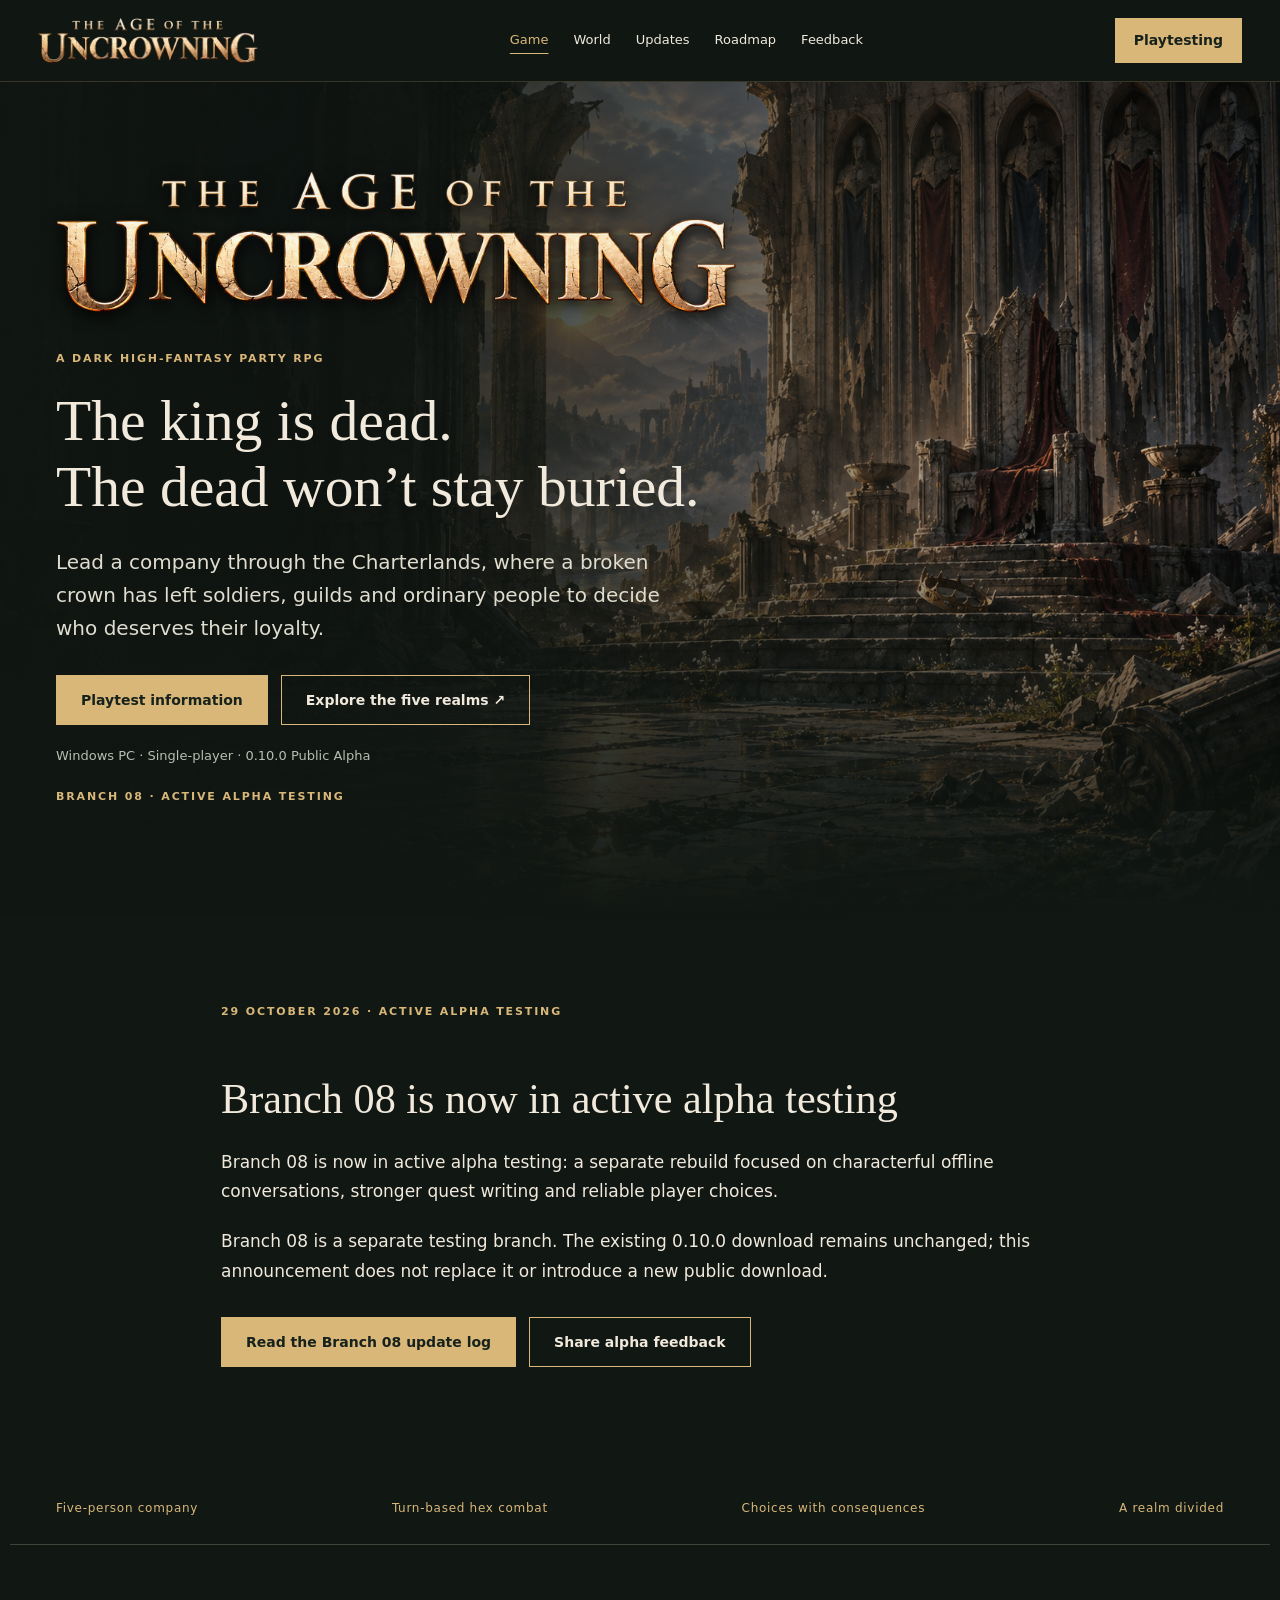
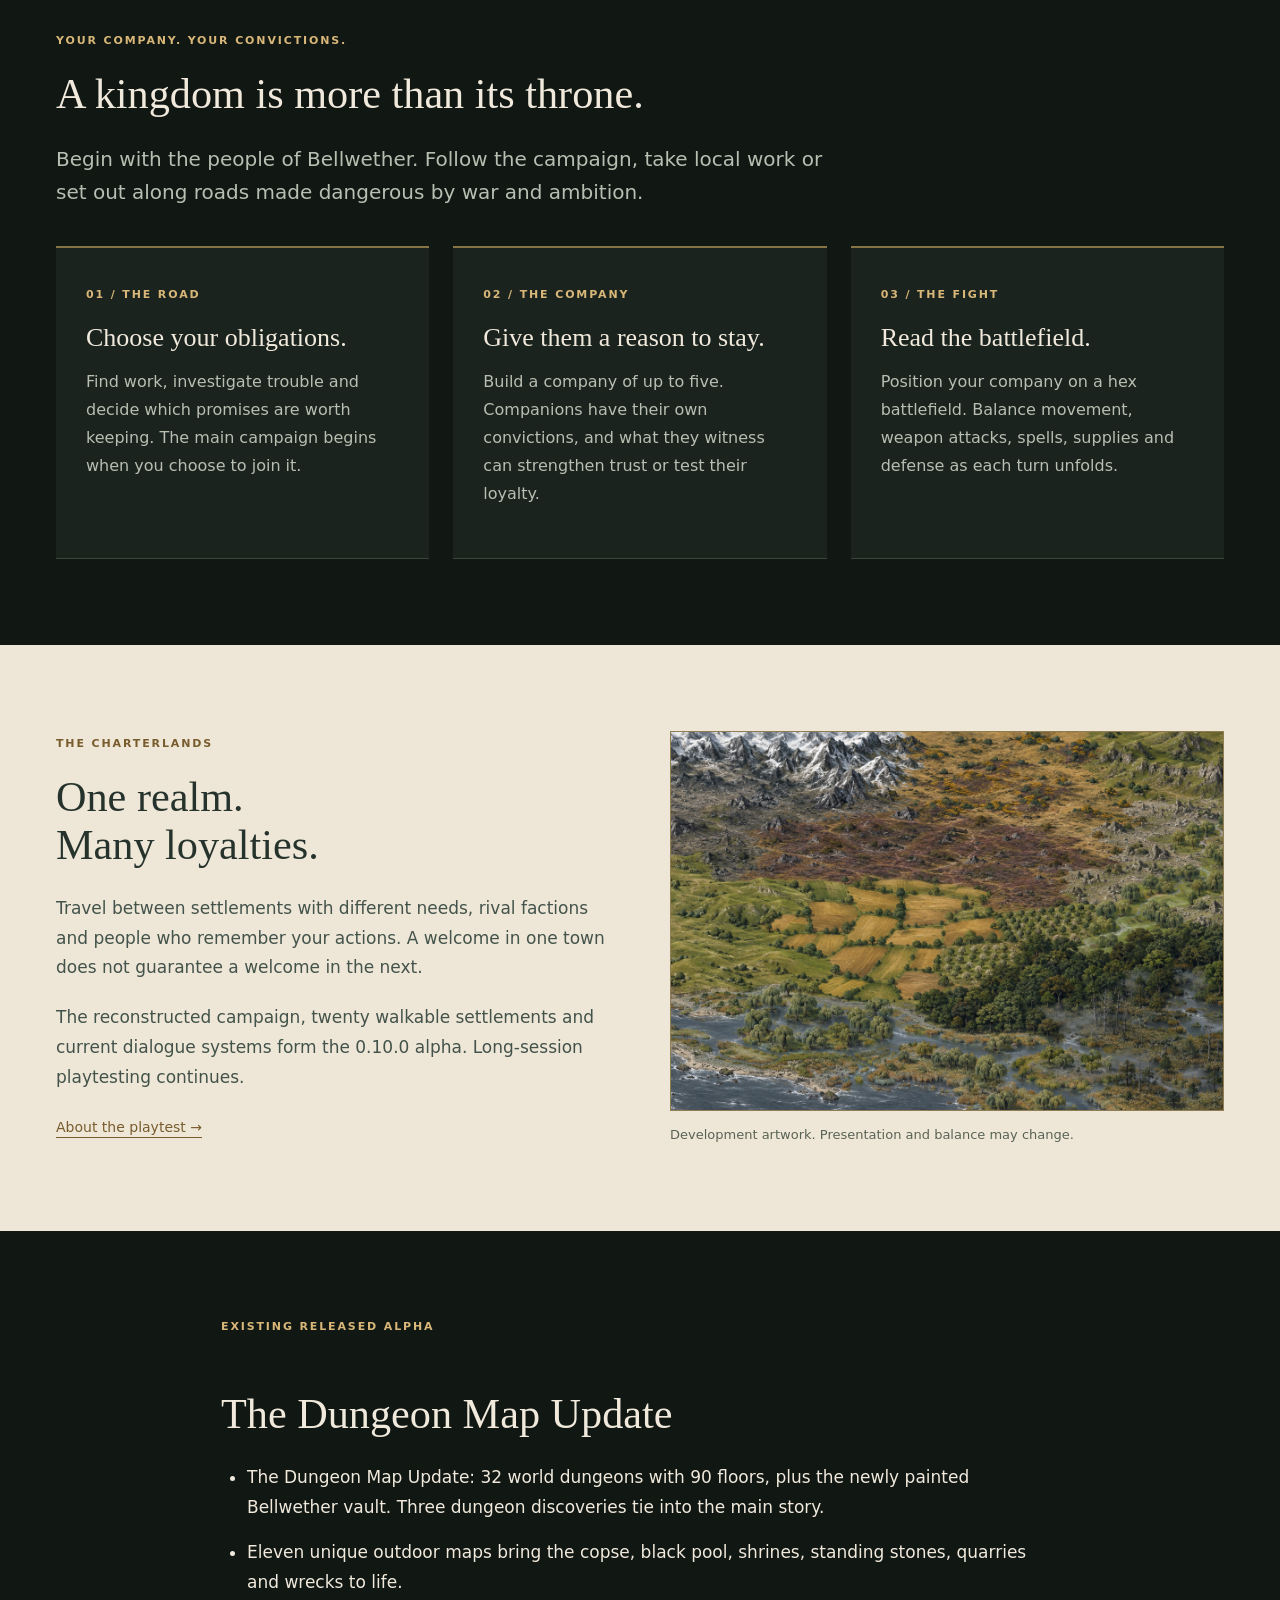
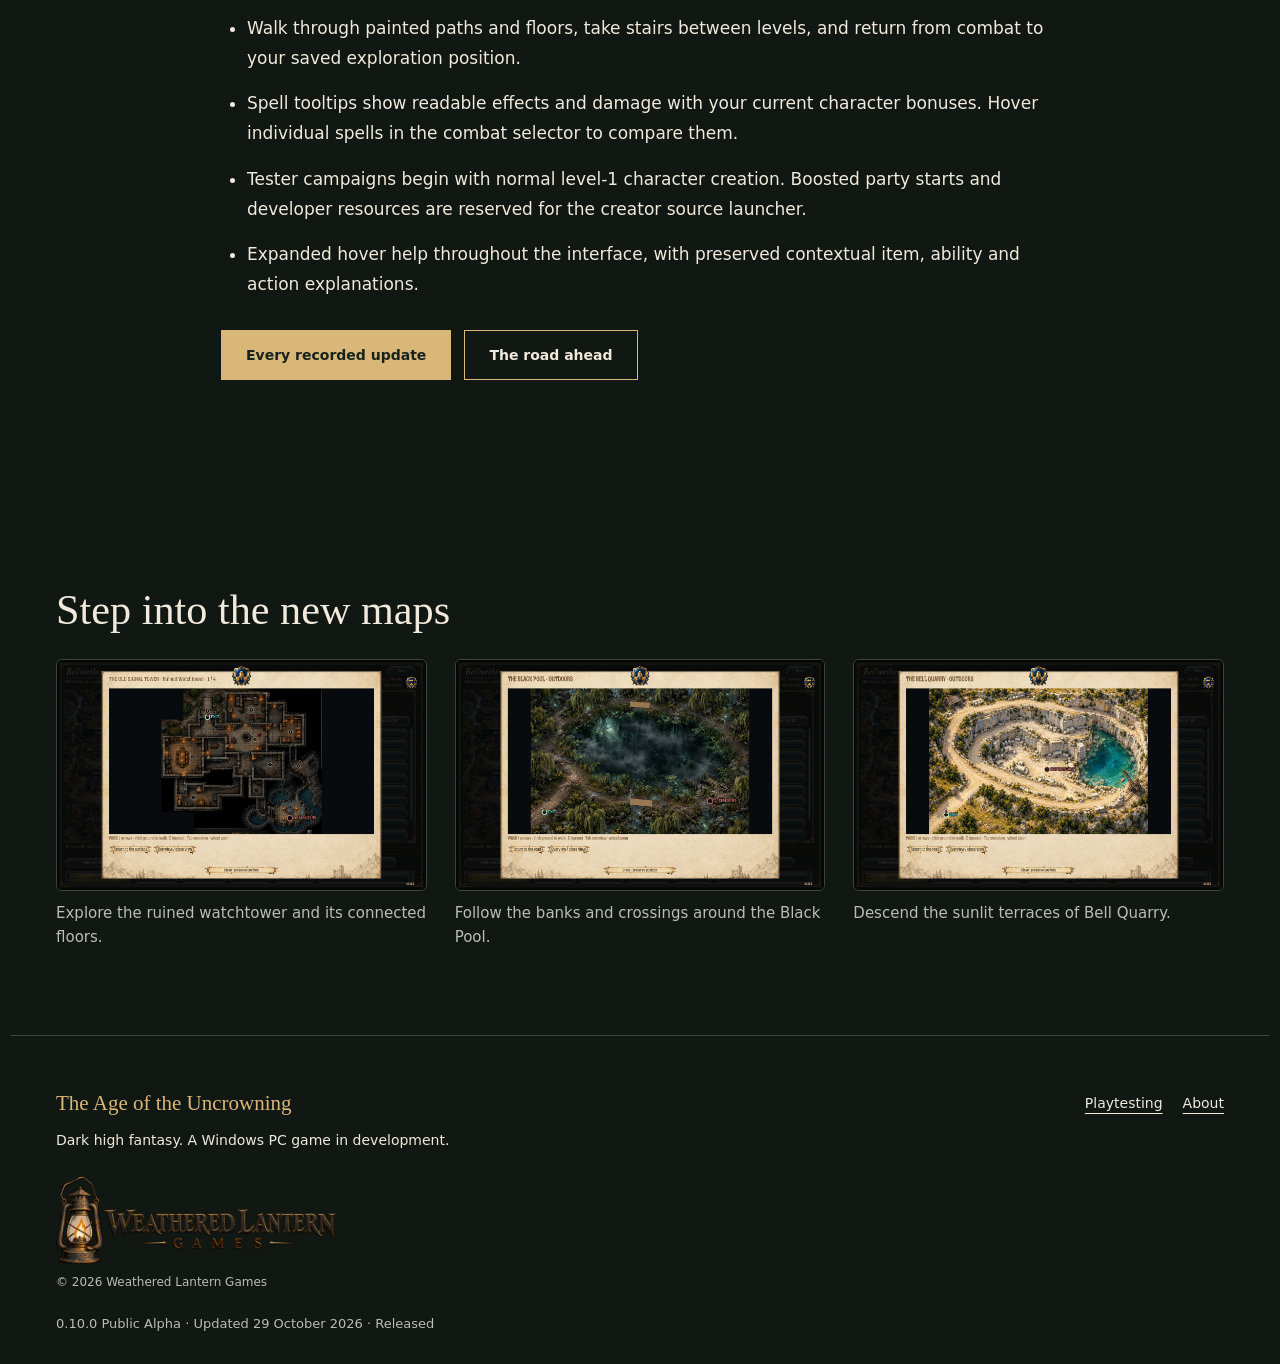
==== commit 759e6dd3: "Announce Branch 08 active alpha testing with full change log" ====
--- a/docs/index.html
+++ b/docs/index.html
@@ -1 +1 @@
-<!doctype html><html lang="en"><head><meta charset="utf-8"><meta name="viewport" content="width=device-width,initial-scale=1"><meta name="theme-color" content="#111713"><meta name="description" content="Lead a company through the Charterlands, where a broken crown has left soldiers, guilds and ordinary people to decide who deserves their loyalty."><title>The Age of the Uncrowning</title><link rel="stylesheet" href="assets/site.css"><link rel="stylesheet" href="assets/public.css"><script src="assets/public.js" defer></script></head><body><a class="skip" href="#main">Skip to content</a><header><div class="nav"><a class="brand" href="index.html"><img src="assets/uncrowning-wordmark.png" alt="The Age of the Uncrowning"></a><nav aria-label="Main navigation"><a href="index.html" aria-current="page">Game</a><a href="world.html">World</a><a href="updates.html">Updates</a><a href="roadmap.html">Roadmap</a><a href="feedback.html">Feedback</a></nav><a class="button small" href="play.html">Playtesting</a></div></header><main id="main"><section class="hero"><div class="wrap"><img class="title-wordmark" src="assets/uncrowning-wordmark.png" alt="The Age of the Uncrowning"><p class="eyebrow">A dark high-fantasy party RPG</p><h1>The king is dead.<br>The dead won’t stay buried.</h1><p class="lead">Lead a company through the Charterlands, where a broken crown has left soldiers, guilds and ordinary people to decide who deserves their loyalty.</p><div class="buttons"><a class="button" href="play.html">Playtest information</a><a class="button ghost" href="world.html">Explore the five realms ↗</a></div><p class="fine">Windows PC · Single-player · 0.10.0 Public Alpha</p></div></section><section class="facts wrap" aria-label="Game features"><span>Five-person company</span><span>Turn-based hex combat</span><span>Choices with consequences</span><span>A realm divided</span></section><section class="section wrap" id="game"><div class="section-heading"><p class="eyebrow">Your company. Your convictions.</p><h2>A kingdom is more than its throne.</h2><p class="lead">Begin with the people of Bellwether. Follow the campaign, take local work or set out along roads made dangerous by war and ambition.</p></div><div class="cards"><article><span class="chapter">01 / THE ROAD</span><h3>Choose your obligations.</h3><p>Find work, investigate trouble and decide which promises are worth keeping. The main campaign begins when you choose to join it.</p></article><article><span class="chapter">02 / THE COMPANY</span><h3>Give them a reason to stay.</h3><p>Build a company of up to five. Companions have their own convictions, and what they witness can strengthen trust or test their loyalty.</p></article><article><span class="chapter">03 / THE FIGHT</span><h3>Read the battlefield.</h3><p>Position your company on a hex battlefield. Balance movement, weapon attacks, spells, supplies and defense as each turn unfolds.</p></article></div></section><section class="section parchment"><div class="wrap split"><div><p class="eyebrow">The Charterlands</p><h2>One realm.<br>Many loyalties.</h2><p>Travel between settlements with different needs, rival factions and people who remember your actions. A welcome in one town does not guarantee a welcome in the next.</p><p>The reconstructed campaign, twenty walkable settlements and current dialogue systems form the 0.10.0 alpha. Long-session playtesting continues.</p><a class="text-link" href="play.html">About the playtest →</a></div><figure><img src="assets/charterlands.png" alt="Development map of the Charterlands, showing rivers, roads and mountain ranges" loading="lazy"><figcaption>Development artwork. Presentation and balance may change.</figcaption></figure></div></section><section class="section wrap reading"><p class="eyebrow">One mainline. A free playtest.</p><h2>The Dungeon Map Update</h2><ul><li>The Dungeon Map Update: 32 world dungeons with 90 floors, plus the newly painted Bellwether vault. Three dungeon discoveries tie into the main story.</li><li>Eleven unique outdoor maps bring the copse, black pool, shrines, standing stones, quarries and wrecks to life.</li><li>Walk through painted paths and floors, take stairs between levels, and return from combat to your saved exploration position.</li><li>Spell tooltips show readable effects and damage with your current character bonuses. Hover individual spells in the combat selector to compare them.</li><li>Tester campaigns begin with normal level-1 character creation. Boosted party starts and developer resources are reserved for the creator source launcher.</li><li>Expanded hover help throughout the interface, with preserved contextual item, ability and action explanations.</li></ul><div class="buttons"><a class="button" href="updates.html">Every recorded update</a><a class="button ghost" href="roadmap.html">The road ahead</a></div></section><section class="section wrap"><h2>Step into the new maps</h2><div class="update-gallery"><figure><a href="assets/dungeon-map-update/watchtower.png"><img loading="lazy" src="assets/dungeon-map-update/watchtower.png" alt="Explore the ruined watchtower and its connected floors." width="1440" height="900"></a><figcaption>Explore the ruined watchtower and its connected floors.</figcaption></figure><figure><a href="assets/dungeon-map-update/black-pool.png"><img loading="lazy" src="assets/dungeon-map-update/black-pool.png" alt="Follow the banks and crossings around the Black Pool." width="1440" height="900"></a><figcaption>Follow the banks and crossings around the Black Pool.</figcaption></figure><figure><a href="assets/dungeon-map-update/bell-quarry.png"><img loading="lazy" src="assets/dungeon-map-update/bell-quarry.png" alt="Descend the sunlit terraces of Bell Quarry." width="1440" height="900"></a><figcaption>Descend the sunlit terraces of Bell Quarry.</figcaption></figure></div></section></main><footer class="wrap"><div><strong>The Age of the Uncrowning</strong><p>Dark high fantasy. A Windows PC game in development.</p><div class="studio-credit"><img src="assets/weathered-lantern-games.png" alt="Weathered Lantern Games" width="640" height="200" loading="lazy"><p>© 2026 Weathered Lantern Games</p></div></div><nav aria-label="Footer"><a href="play.html">Playtesting</a><a href="about.html">About</a></nav><p class="fine">0.10.0 Public Alpha · Updated 18 October 2026 · Released</p></footer></body></html>+<!doctype html><html lang="en"><head><meta charset="utf-8"><meta name="viewport" content="width=device-width,initial-scale=1"><meta name="theme-color" content="#111713"><meta name="description" content="Lead a company through the Charterlands, where a broken crown has left soldiers, guilds and ordinary people to decide who deserves their loyalty."><title>The Age of the Uncrowning</title><link rel="stylesheet" href="assets/site.css"><link rel="stylesheet" href="assets/public.css"><script src="assets/public.js" defer></script></head><body><a class="skip" href="#main">Skip to content</a><header><div class="nav"><a class="brand" href="index.html"><img src="assets/uncrowning-wordmark.png" alt="The Age of the Uncrowning"></a><nav aria-label="Main navigation"><a href="index.html" aria-current="page">Game</a><a href="world.html">World</a><a href="updates.html">Updates</a><a href="roadmap.html">Roadmap</a><a href="feedback.html">Feedback</a></nav><a class="button small" href="play.html">Playtesting</a></div></header><main id="main"><section class="hero"><div class="wrap"><img class="title-wordmark" src="assets/uncrowning-wordmark.png" alt="The Age of the Uncrowning"><p class="eyebrow">A dark high-fantasy party RPG</p><h1>The king is dead.<br>The dead won’t stay buried.</h1><p class="lead">Lead a company through the Charterlands, where a broken crown has left soldiers, guilds and ordinary people to decide who deserves their loyalty.</p><div class="buttons"><a class="button" href="play.html">Playtest information</a><a class="button ghost" href="world.html">Explore the five realms ↗</a></div><p class="fine">Windows PC · Single-player · 0.10.0 Public Alpha</p><p class="badge">Branch 08 · Active alpha testing</p></div></section><section class="section wrap reading" id="branch-08"><p class="eyebrow">29 October 2026 · Active alpha testing</p><h2>Branch 08 is now in active alpha testing</h2><p>Branch 08 is now in active alpha testing: a separate rebuild focused on characterful offline conversations, stronger quest writing and reliable player choices.</p><p>Branch 08 is a separate testing branch. The existing 0.10.0 download remains unchanged; this announcement does not replace it or introduce a new public download.</p><div class="buttons"><a class="button" href="updates.html#branch-08">Read the Branch 08 update log</a><a class="button ghost" href="feedback.html">Share alpha feedback</a></div></section><section class="facts wrap" aria-label="Game features"><span>Five-person company</span><span>Turn-based hex combat</span><span>Choices with consequences</span><span>A realm divided</span></section><section class="section wrap" id="game"><div class="section-heading"><p class="eyebrow">Your company. Your convictions.</p><h2>A kingdom is more than its throne.</h2><p class="lead">Begin with the people of Bellwether. Follow the campaign, take local work or set out along roads made dangerous by war and ambition.</p></div><div class="cards"><article><span class="chapter">01 / THE ROAD</span><h3>Choose your obligations.</h3><p>Find work, investigate trouble and decide which promises are worth keeping. The main campaign begins when you choose to join it.</p></article><article><span class="chapter">02 / THE COMPANY</span><h3>Give them a reason to stay.</h3><p>Build a company of up to five. Companions have their own convictions, and what they witness can strengthen trust or test their loyalty.</p></article><article><span class="chapter">03 / THE FIGHT</span><h3>Read the battlefield.</h3><p>Position your company on a hex battlefield. Balance movement, weapon attacks, spells, supplies and defense as each turn unfolds.</p></article></div></section><section class="section parchment"><div class="wrap split"><div><p class="eyebrow">The Charterlands</p><h2>One realm.<br>Many loyalties.</h2><p>Travel between settlements with different needs, rival factions and people who remember your actions. A welcome in one town does not guarantee a welcome in the next.</p><p>The reconstructed campaign, twenty walkable settlements and current dialogue systems form the 0.10.0 alpha. Long-session playtesting continues.</p><a class="text-link" href="play.html">About the playtest →</a></div><figure><img src="assets/charterlands.png" alt="Development map of the Charterlands, showing rivers, roads and mountain ranges" loading="lazy"><figcaption>Development artwork. Presentation and balance may change.</figcaption></figure></div></section><section class="section wrap reading"><p class="eyebrow">Existing released alpha</p><h2>The Dungeon Map Update</h2><ul><li>The Dungeon Map Update: 32 world dungeons with 90 floors, plus the newly painted Bellwether vault. Three dungeon discoveries tie into the main story.</li><li>Eleven unique outdoor maps bring the copse, black pool, shrines, standing stones, quarries and wrecks to life.</li><li>Walk through painted paths and floors, take stairs between levels, and return from combat to your saved exploration position.</li><li>Spell tooltips show readable effects and damage with your current character bonuses. Hover individual spells in the combat selector to compare them.</li><li>Tester campaigns begin with normal level-1 character creation. Boosted party starts and developer resources are reserved for the creator source launcher.</li><li>Expanded hover help throughout the interface, with preserved contextual item, ability and action explanations.</li></ul><div class="buttons"><a class="button" href="updates.html">Every recorded update</a><a class="button ghost" href="roadmap.html">The road ahead</a></div></section><section class="section wrap"><h2>Step into the new maps</h2><div class="update-gallery"><figure><a href="assets/dungeon-map-update/watchtower.png"><img loading="lazy" src="assets/dungeon-map-update/watchtower.png" alt="Explore the ruined watchtower and its connected floors." width="1440" height="900"></a><figcaption>Explore the ruined watchtower and its connected floors.</figcaption></figure><figure><a href="assets/dungeon-map-update/black-pool.png"><img loading="lazy" src="assets/dungeon-map-update/black-pool.png" alt="Follow the banks and crossings around the Black Pool." width="1440" height="900"></a><figcaption>Follow the banks and crossings around the Black Pool.</figcaption></figure><figure><a href="assets/dungeon-map-update/bell-quarry.png"><img loading="lazy" src="assets/dungeon-map-update/bell-quarry.png" alt="Descend the sunlit terraces of Bell Quarry." width="1440" height="900"></a><figcaption>Descend the sunlit terraces of Bell Quarry.</figcaption></figure></div></section></main><footer class="wrap"><div><strong>The Age of the Uncrowning</strong><p>Dark high fantasy. A Windows PC game in development.</p><div class="studio-credit"><img src="assets/weathered-lantern-games.png" alt="Weathered Lantern Games" width="640" height="200" loading="lazy"><p>© 2026 Weathered Lantern Games</p></div></div><nav aria-label="Footer"><a href="play.html">Playtesting</a><a href="about.html">About</a></nav><p class="fine">0.10.0 Public Alpha · Updated 29 October 2026 · Released</p></footer></body></html>
